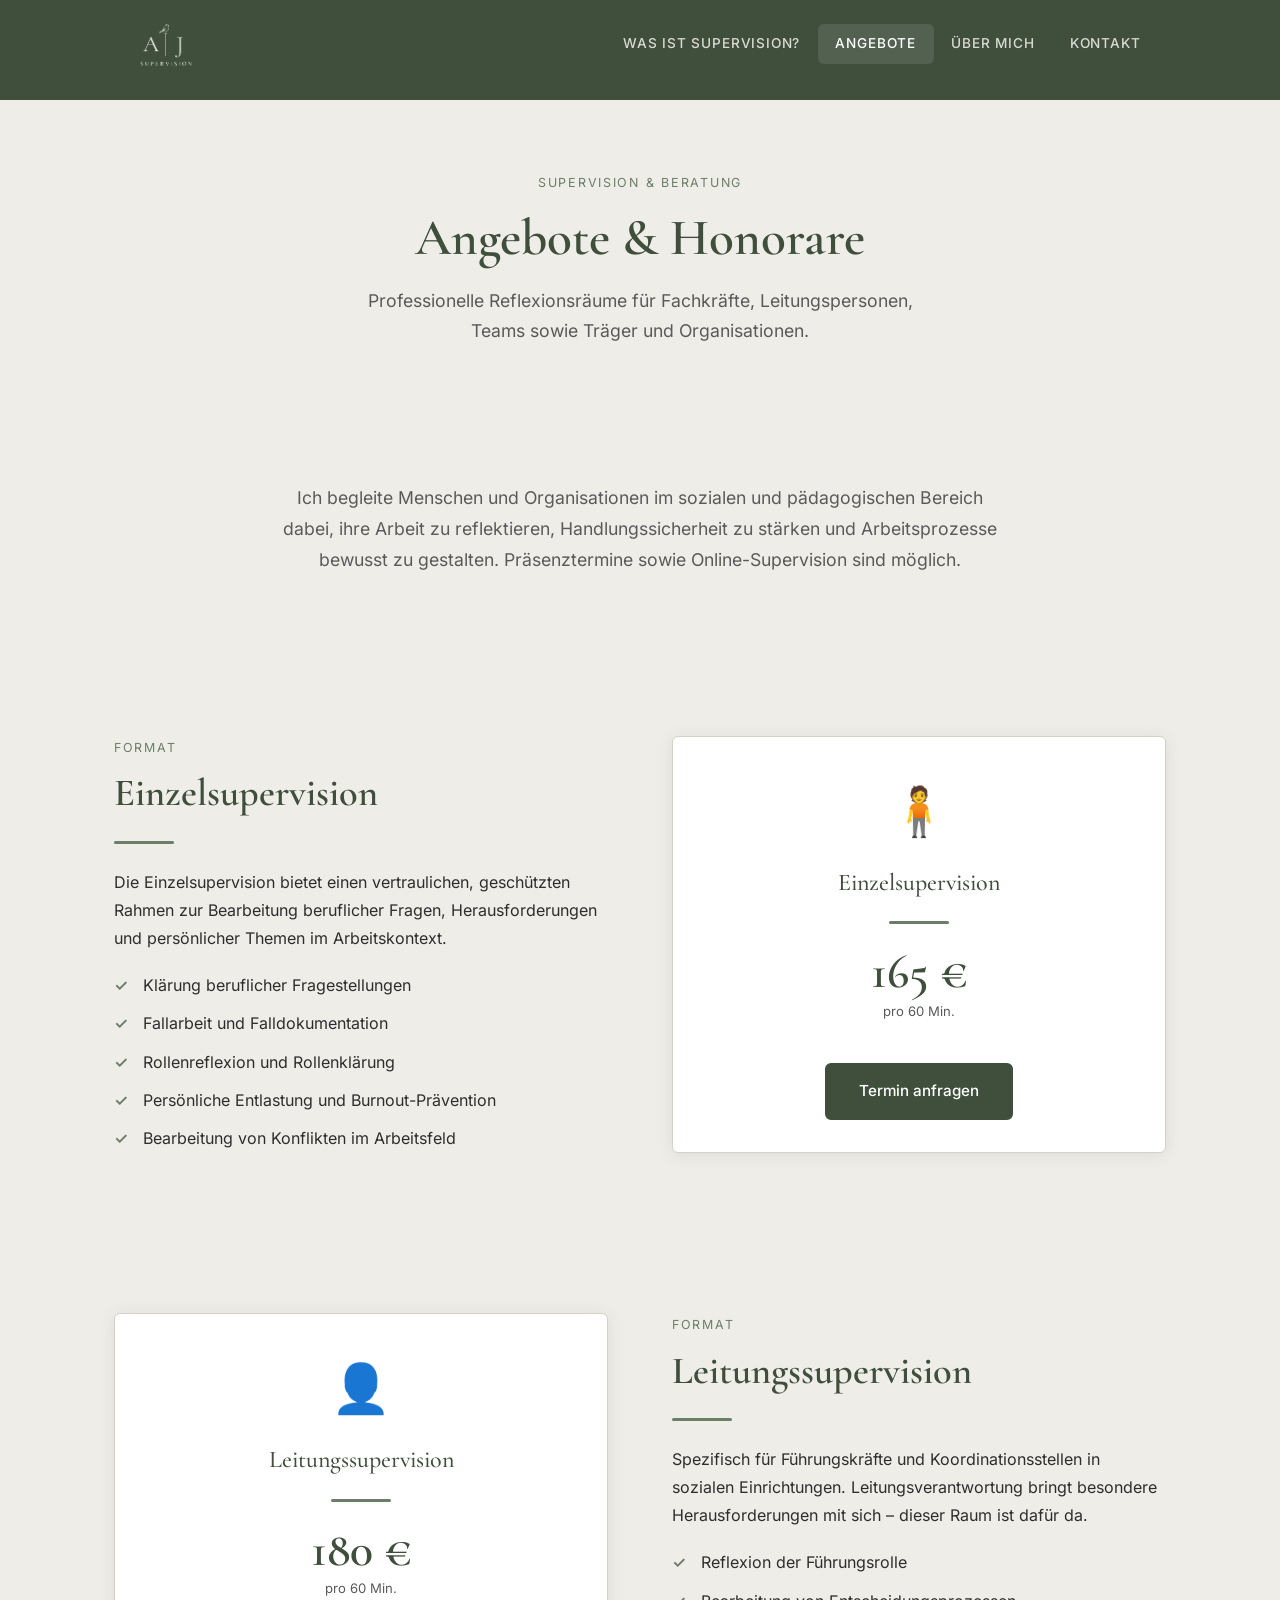
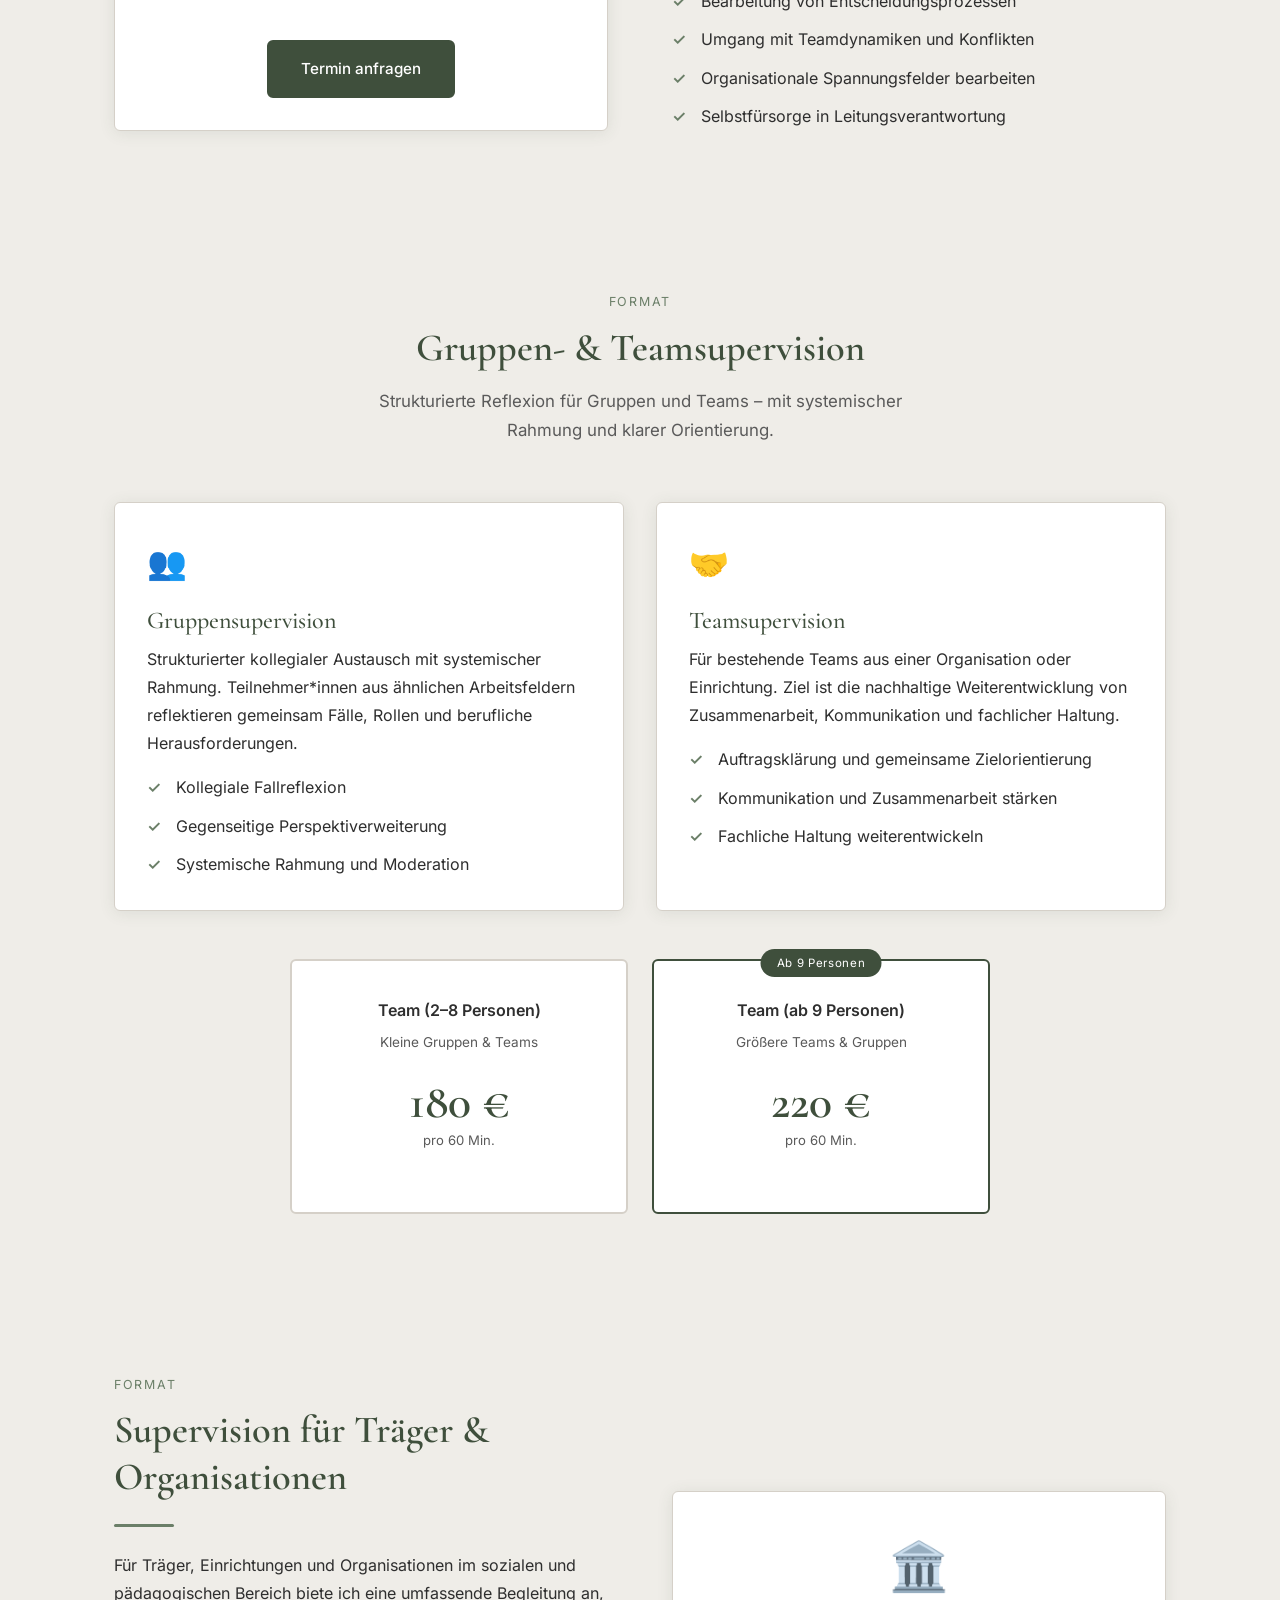
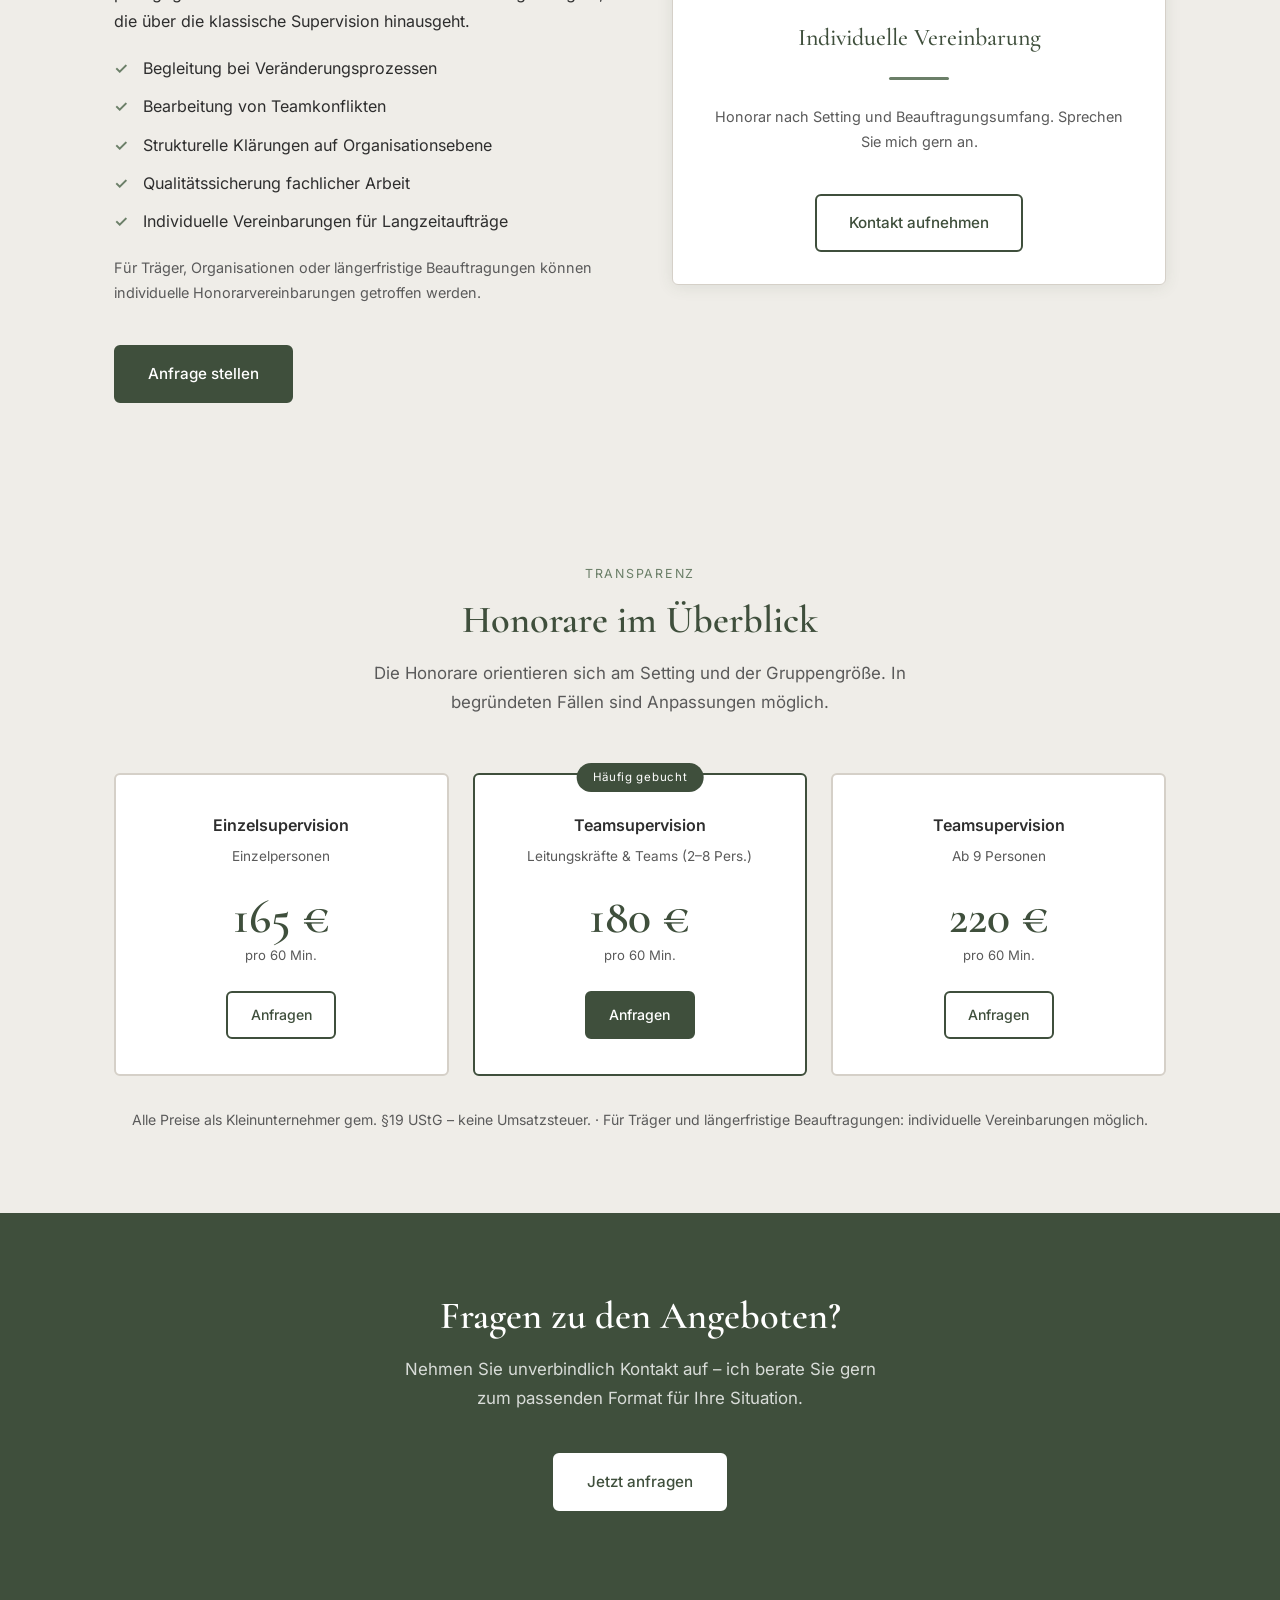
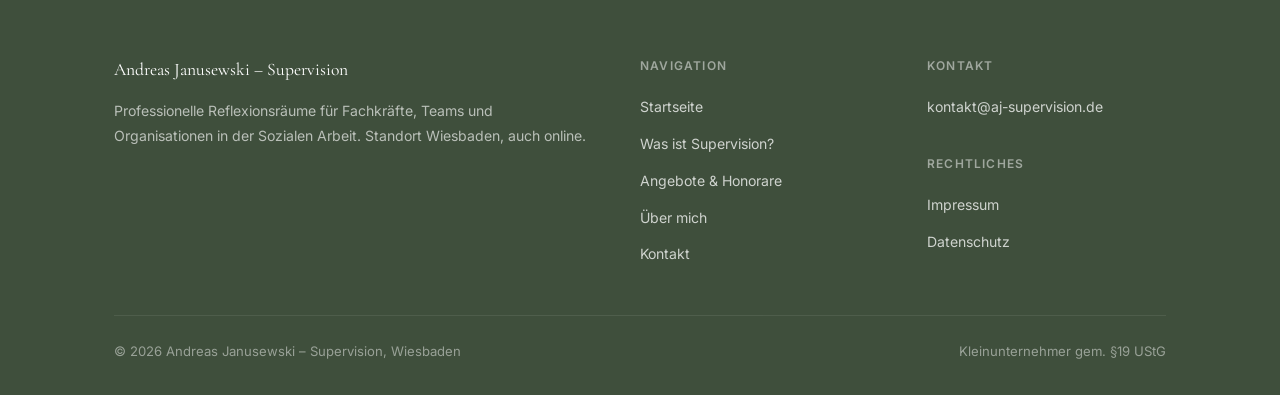
==== angebote.html @ ec28290c "Alle ausstehenden Änderungen: Header-Padding, Preise, Zitat, Neue Autorität, Checkbox, Tel. entfernt" ====
<!DOCTYPE html>
<html lang="de">
<head>
  <meta charset="UTF-8">
  <meta name="viewport" content="width=device-width, initial-scale=1.0">
  <title>Angebote &amp; Honorare – Andreas Janusewski Supervision Wiesbaden</title>
  <meta name="description" content="Einzel-, Leitungs-, Gruppen- und Teamsupervision sowie Begleitung für Träger. Transparente Honorare: Einzelsupervision ab 165 €, Leitungssupervision ab 180 € pro 60 Min. Wiesbaden.">
  <link rel="canonical" href="https://aj-supervision.de/angebote.html">
  <link rel="stylesheet" href="css/style.css">
</head>
<body>

<header class="header">
  <div class="container">
    <div class="header__inner">
      <a href="index.html" class="header__logo">
        <img src="images/logo-new.png" alt="AJ Supervision Logo" class="header__logo-img">
        
      </a>
      <button class="burger" aria-label="Menü öffnen" aria-expanded="false">
        <span></span><span></span><span></span>
      </button>
      <nav class="nav" role="navigation">
        <a href="supervision.html" class="nav__link">Was ist Supervision?</a>
        <a href="angebote.html" class="nav__link active">Angebote</a>
        <a href="ueber-mich.html" class="nav__link">Über mich</a>
        <a href="kontakt.html" class="nav__link nav__link--cta">Kontakt</a>
      </nav>
    </div>
  </div>
</header>

<div class="page-hero">
  <div class="container">
    <span class="page-hero__tag">Supervision &amp; Beratung</span>
    <h1 class="page-hero__title">Angebote &amp; Honorare</h1>
    <p class="page-hero__subtitle">Professionelle Reflexionsräume für Fachkräfte, Leitungspersonen, Teams sowie Träger und Organisationen.</p>
  </div>
</div>

<main>

<!-- INTRO -->
<section class="section section--alt">
  <div class="container" style="max-width:780px;">
    <p style="font-size:1.1rem; text-align:center; color:var(--text-light);">Ich begleite Menschen und Organisationen im sozialen und pädagogischen Bereich dabei, ihre Arbeit zu reflektieren, Handlungssicherheit zu stärken und Arbeitsprozesse bewusst zu gestalten. Präsenztermine sowie Online-Supervision sind möglich.</p>
  </div>
</section>

<!-- EINZEL -->
<section class="section" id="einzel">
  <div class="container">
    <div class="grid-2" style="align-items:center; gap:4rem;">
      <div>
        <span class="section__tag">Format</span>
        <h2 style="text-align:left; margin-bottom:1rem;">Einzelsupervision</h2>
        <div class="divider divider--left"></div>
        <p>Die Einzelsupervision bietet einen vertraulichen, geschützten Rahmen zur Bearbeitung beruflicher Fragen, Herausforderungen und persönlicher Themen im Arbeitskontext.</p>
        <ul class="check-list" style="margin-top:1.2rem;">
          <li>Klärung beruflicher Fragestellungen</li>
          <li>Fallarbeit und Falldokumentation</li>
          <li>Rollenreflexion und Rollenklärung</li>
          <li>Persönliche Entlastung und Burnout-Prävention</li>
          <li>Bearbeitung von Konflikten im Arbeitsfeld</li>
        </ul>
      </div>
      <div class="card" style="text-align:center;">
        <div style="font-size:3rem; margin-bottom:1rem;">🧍</div>
        <h3>Einzelsupervision</h3>
        <div class="divider"></div>
        <div class="price-card__amount">165 €</div>
        <div class="price-card__unit">pro 60 Min.</div>
        <a href="kontakt.html" class="btn btn--primary" style="margin-top:1rem;">Termin anfragen</a>
      </div>
    </div>
  </div>
</section>

<!-- LEITUNG -->
<section class="section section--alt" id="leitung">
  <div class="container">
    <div class="grid-2" style="align-items:center; gap:4rem;">
      <div class="card" style="text-align:center;">
        <div style="font-size:3rem; margin-bottom:1rem;">👤</div>
        <h3>Leitungssupervision</h3>
        <div class="divider"></div>
        <div class="price-card__amount">180 €</div>
        <div class="price-card__unit">pro 60 Min.</div>
        <a href="kontakt.html" class="btn btn--primary" style="margin-top:1rem;">Termin anfragen</a>
      </div>
      <div>
        <span class="section__tag">Format</span>
        <h2 style="text-align:left; margin-bottom:1rem;">Leitungssupervision</h2>
        <div class="divider divider--left"></div>
        <p>Spezifisch für Führungskräfte und Koordinationsstellen in sozialen Einrichtungen. Leitungsverantwortung bringt besondere Herausforderungen mit sich – dieser Raum ist dafür da.</p>
        <ul class="check-list" style="margin-top:1.2rem;">
          <li>Reflexion der Führungsrolle</li>
          <li>Bearbeitung von Entscheidungsprozessen</li>
          <li>Umgang mit Teamdynamiken und Konflikten</li>
          <li>Organisationale Spannungsfelder bearbeiten</li>
          <li>Selbstfürsorge in Leitungsverantwortung</li>
        </ul>
      </div>
    </div>
  </div>
</section>

<!-- GRUPPE & TEAM -->
<section class="section" id="team">
  <div class="container">
    <div class="section__header">
      <span class="section__tag">Format</span>
      <h2 class="section__title">Gruppen- &amp; Teamsupervision</h2>
      <p class="section__subtitle">Strukturierte Reflexion für Gruppen und Teams – mit systemischer Rahmung und klarer Orientierung.</p>
    </div>
    <div class="grid-2" style="gap:2rem; margin-bottom:3rem;">
      <div class="card">
        <div class="card__icon">👥</div>
        <h3 class="card__title">Gruppensupervision</h3>
        <p>Strukturierter kollegialer Austausch mit systemischer Rahmung. Teilnehmer*innen aus ähnlichen Arbeitsfeldern reflektieren gemeinsam Fälle, Rollen und berufliche Herausforderungen.</p>
        <ul class="check-list" style="margin-top:1rem;">
          <li>Kollegiale Fallreflexion</li>
          <li>Gegenseitige Perspektiverweiterung</li>
          <li>Systemische Rahmung und Moderation</li>
        </ul>
      </div>
      <div class="card">
        <div class="card__icon">🤝</div>
        <h3 class="card__title">Teamsupervision</h3>
        <p>Für bestehende Teams aus einer Organisation oder Einrichtung. Ziel ist die nachhaltige Weiterentwicklung von Zusammenarbeit, Kommunikation und fachlicher Haltung.</p>
        <ul class="check-list" style="margin-top:1rem;">
          <li>Auftragsklärung und gemeinsame Zielorientierung</li>
          <li>Kommunikation und Zusammenarbeit stärken</li>
          <li>Fachliche Haltung weiterentwickeln</li>
        </ul>
      </div>
    </div>
    <!-- Preise -->
    <div class="price-grid" style="max-width:700px; margin:0 auto; grid-template-columns: repeat(2,1fr);">
      <div class="price-card">
        <div class="price-card__title">Team (2–8 Personen)</div>
        <div class="price-card__desc">Kleine Gruppen &amp; Teams</div>
        <div class="price-card__amount">180 €</div>
        <div class="price-card__unit">pro 60 Min.</div>
      </div>
      <div class="price-card price-card--featured">
        <div class="price-card__badge">Ab 9 Personen</div>
        <div class="price-card__title">Team (ab 9 Personen)</div>
        <div class="price-card__desc">Größere Teams &amp; Gruppen</div>
        <div class="price-card__amount">220 €</div>
        <div class="price-card__unit">pro 60 Min.</div>
      </div>
    </div>
  </div>
</section>

<!-- TRÄGER -->
<section class="section section--alt" id="traeger">
  <div class="container">
    <div class="grid-2" style="align-items:center; gap:4rem;">
      <div>
        <span class="section__tag">Format</span>
        <h2 style="text-align:left; margin-bottom:1rem;">Supervision für Träger &amp; Organisationen</h2>
        <div class="divider divider--left"></div>
        <p>Für Träger, Einrichtungen und Organisationen im sozialen und pädagogischen Bereich biete ich eine umfassende Begleitung an, die über die klassische Supervision hinausgeht.</p>
        <ul class="check-list" style="margin-top:1.2rem;">
          <li>Begleitung bei Veränderungsprozessen</li>
          <li>Bearbeitung von Teamkonflikten</li>
          <li>Strukturelle Klärungen auf Organisationsebene</li>
          <li>Qualitätssicherung fachlicher Arbeit</li>
          <li>Individuelle Vereinbarungen für Langzeitaufträge</li>
        </ul>
        <p style="margin-top:1.2rem; font-size:0.9rem; color:var(--text-light);">Für Träger, Organisationen oder längerfristige Beauftragungen können individuelle Honorarvereinbarungen getroffen werden.</p>
        <a href="kontakt.html" class="btn btn--primary" style="margin-top:1.5rem;">Anfrage stellen</a>
      </div>
      <div class="card" style="text-align:center;">
        <div style="font-size:3rem; margin-bottom:1rem;">🏛️</div>
        <h3>Individuelle Vereinbarung</h3>
        <div class="divider"></div>
        <p style="color:var(--text-light); font-size:0.9rem;">Honorar nach Setting und Beauftragungsumfang. Sprechen Sie mich gern an.</p>
        <a href="kontakt.html" class="btn btn--outline" style="margin-top:1.5rem;">Kontakt aufnehmen</a>
      </div>
    </div>
  </div>
</section>

<!-- ALLE HONORARE ÜBERSICHT -->
<section class="section" id="honorare">
  <div class="container">
    <div class="section__header">
      <span class="section__tag">Transparenz</span>
      <h2 class="section__title">Honorare im Überblick</h2>
      <p class="section__subtitle">Die Honorare orientieren sich am Setting und der Gruppengröße. In begründeten Fällen sind Anpassungen möglich.</p>
    </div>
    <div class="price-grid">
      <div class="price-card">
        <div class="price-card__title">Einzelsupervision</div>
        <div class="price-card__desc">Einzelpersonen</div>
        <div class="price-card__amount">165 €</div>
        <div class="price-card__unit">pro 60 Min.</div>
        <a href="kontakt.html" class="btn btn--outline btn--sm">Anfragen</a>
      </div>
      <div class="price-card price-card--featured">
        <div class="price-card__badge">Häufig gebucht</div>
        <div class="price-card__title">Teamsupervision</div>
        <div class="price-card__desc">Leitungskräfte &amp; Teams (2–8 Pers.)</div>
        <div class="price-card__amount">180 €</div>
        <div class="price-card__unit">pro 60 Min.</div>
        <a href="kontakt.html" class="btn btn--primary btn--sm">Anfragen</a>
      </div>
      <div class="price-card">
        <div class="price-card__title">Teamsupervision</div>
        <div class="price-card__desc">Ab 9 Personen</div>
        <div class="price-card__amount">220 €</div>
        <div class="price-card__unit">pro 60 Min.</div>
        <a href="kontakt.html" class="btn btn--outline btn--sm">Anfragen</a>
      </div>
    </div>
    <p style="text-align:center; margin-top:2rem; font-size:0.88rem; color:var(--text-light);">Alle Preise als Kleinunternehmer gem. §19 UStG – keine Umsatzsteuer. · Für Träger und längerfristige Beauftragungen: individuelle Vereinbarungen möglich.</p>
  </div>
</section>

<!-- CTA -->
<section class="cta-band">
  <div class="container">
    <h2>Fragen zu den Angeboten?</h2>
    <p>Nehmen Sie unverbindlich Kontakt auf – ich berate Sie gern zum passenden Format für Ihre Situation.</p>
    <a href="kontakt.html" class="btn btn--white">Jetzt anfragen</a>
  </div>
</section>

</main>

<footer class="footer">
  <div class="container">
    <div class="footer__grid">
      <div>
        <div class="footer__brand">Andreas Janusewski – Supervision</div>
        <p class="footer__desc">Professionelle Reflexionsräume für Fachkräfte, Teams und Organisationen in der Sozialen Arbeit. Standort Wiesbaden, auch online.</p>
      </div>
      <div>
        <div class="footer__heading">Navigation</div>
        <ul class="footer__links">
          <li><a href="index.html">Startseite</a></li>
          <li><a href="supervision.html">Was ist Supervision?</a></li>
          <li><a href="angebote.html">Angebote &amp; Honorare</a></li>
          <li><a href="ueber-mich.html">Über mich</a></li>
          <li><a href="kontakt.html">Kontakt</a></li>
        </ul>
      </div>
      <div>
        <div class="footer__heading">Kontakt</div>
        <ul class="footer__links">
          <li><a href="mailto:kontakt@aj-supervision.de">kontakt@aj-supervision.de</a></li>
          <li></li>
        </ul>
        <div style="margin-top:1.5rem;">
          <div class="footer__heading">Rechtliches</div>
          <ul class="footer__links">
            <li><a href="impressum.html">Impressum</a></li>
            <li><a href="datenschutz.html">Datenschutz</a></li>
          </ul>
        </div>
      </div>
    </div>
    <div class="footer__bottom">
      <span>© 2026 Andreas Janusewski – Supervision, Wiesbaden</span>
      <span>Kleinunternehmer gem. §19 UStG</span>
    </div>
  </div>
</footer>
<script src="js/main.js"></script>
</body>
</html>
---- css/style.css ----
/* ─── LOCAL FONTS ─── */
@font-face { font-family: 'Cormorant Garamond'; font-style: normal; font-weight: 400; font-display: swap; src: url('../fonts/cormorant-400.ttf') format('truetype'); }
@font-face { font-family: 'Cormorant Garamond'; font-style: normal; font-weight: 500; font-display: swap; src: url('../fonts/cormorant-500.ttf') format('truetype'); }
@font-face { font-family: 'Cormorant Garamond'; font-style: normal; font-weight: 600; font-display: swap; src: url('../fonts/cormorant-600.ttf') format('truetype'); }
@font-face { font-family: 'Cormorant Garamond'; font-style: italic; font-weight: 400; font-display: swap; src: url('../fonts/cormorant-italic-400.ttf') format('truetype'); }
@font-face { font-family: 'Inter'; font-style: normal; font-weight: 300; font-display: swap; src: url('../fonts/inter-300.ttf') format('truetype'); }
@font-face { font-family: 'Inter'; font-style: normal; font-weight: 400; font-display: swap; src: url('../fonts/inter-400.ttf') format('truetype'); }
@font-face { font-family: 'Inter'; font-style: normal; font-weight: 500; font-display: swap; src: url('../fonts/inter-500.ttf') format('truetype'); }
@font-face { font-family: 'Inter'; font-style: normal; font-weight: 600; font-display: swap; src: url('../fonts/inter-600.ttf') format('truetype'); }

/* AJ Supervision – Stylesheet
   Design: Warm Professional · Olive & Linen
   Colors: #3F4F3C (primary) · #6B7F68 (secondary) · #2E2E2E (text) · #EFEDE8 (bg)
*/

:root {
  --primary:    #3F4F3C;
  --secondary:  #6B7F68;
  --accent:     #4a5e47;
  --text:       #2E2E2E;
  --text-light: #5a5a5a;
  --bg:         #EFEDE8;
  --surface:    #EFEDE8;
  --white:      #FFFFFF;
  --border:     #D5D0C8;
  --max-w:      1100px;
  --radius:     6px;
  --shadow:     0 2px 16px rgba(63,79,60,0.10);
  --transition: 0.25s ease;
}

*, *::before, *::after { margin: 0; padding: 0; box-sizing: border-box; }
html { scroll-behavior: smooth; background-color: #3F4F3C; }

body {
  font-family: 'Inter', -apple-system, BlinkMacSystemFont, sans-serif;
  color: var(--text);
  background: #EFEDE8;
  line-height: 1.75;
  font-size: 1rem;
}

/* Typography */
h1, h2, h3, h4 {
  font-family: 'Cormorant Garamond', Georgia, serif;
  color: var(--primary);
  line-height: 1.2;
}
h1 { font-size: clamp(2rem, 5vw, 3.2rem); font-weight: 600; }
h2 { font-size: clamp(1.6rem, 3.5vw, 2.4rem); font-weight: 600; }
h3 { font-size: clamp(1.15rem, 2vw, 1.5rem); font-weight: 500; }
h4 { font-size: 1.05rem; font-weight: 600; }
p  { margin-bottom: 1rem; }
p:last-child { margin-bottom: 0; }
a  { color: var(--secondary); text-decoration: none; transition: color var(--transition); }
a:hover { color: var(--primary); }
ul { list-style: none; }

/* Layout */
.container { max-width: var(--max-w); margin: 0 auto; padding: 0 1.5rem; }
.section    { padding: 5rem 0; }
.section--alt { background: var(--surface); }

/* ─── HEADER ─── */
.header {
  position: sticky; top: 0;
  background: var(--primary);
  z-index: 100;
  height: 100px;
}
.header__inner {
  display: flex; align-items: center;
  justify-content: space-between;
  height: 100%;
  padding: 0 0.5rem;
}
.header__logo {
  display: flex; align-items: center; text-decoration: none;
}
.header__logo-img { height: 88px; width: auto; display: block; }
.header__logo-text { display: none; }

.nav { display: flex; align-items: center; gap: 0; }
.nav__link {
  padding: 0.5rem 1.1rem;
  font-size: 0.85rem; font-weight: 500;
  color: rgba(239,237,232,0.88);
  letter-spacing: 0.06em; text-transform: uppercase;
  border-radius: var(--radius);
  transition: background var(--transition), color var(--transition);
}
.nav__link:hover, .nav__link.active {
  background: rgba(255,255,255,0.1); color: #fff;
}
.nav__link--cta { color: rgba(239,237,232,0.88); }
.nav__link--cta:hover { background: rgba(255,255,255,0.1); color: #fff; }

.burger {
  display: none; flex-direction: column; gap: 5px;
  cursor: pointer; background: none;
  border: 1px solid rgba(239,237,232,0.45);
  border-radius: 4px; padding: 8px 10px;
}
.burger span {
  display: block; width: 20px; height: 1.5px;
  background: #EFEDE8; border-radius: 1px;
  transition: var(--transition);
}

/* ─── STRIPE ─── */
.stripe {
  background: var(--secondary); color: #fff;
  padding: 0.85rem 1.5rem; text-align: center;
  font-size: 0.85rem; letter-spacing: 0.04em;
}

/* ─── HERO (Startseite) ─── */
.hero {
  padding: 7rem 0 5.5rem;
  background: var(--surface);
  text-align: center;
  position: relative; overflow: hidden;
}
.hero::before {
  content: '';
  position: absolute; inset: 0;
  background: radial-gradient(ellipse 80% 60% at 50% 0%, rgba(107,127,104,0.12), transparent);
  pointer-events: none;
}
.hero__eyebrow {
  display: inline-block;
  font-size: 0.8rem; letter-spacing: 0.14em;
  text-transform: uppercase; color: var(--secondary);
  margin-bottom: 1.2rem;
}
.hero__title { margin-bottom: 1.5rem; }
.hero__title em { font-style: italic; color: var(--secondary); }
.hero__subtitle {
  font-size: 1.15rem; color: var(--text-light);
  max-width: 580px; margin: 0 auto 2.5rem; line-height: 1.85;
}
.hero__actions { display: flex; gap: 1rem; justify-content: center; flex-wrap: wrap; }

/* ─── BUTTONS ─── */
.btn {
  display: inline-flex; align-items: center; gap: 0.5rem;
  padding: 0.85rem 2rem; border-radius: var(--radius);
  font-size: 0.95rem; font-weight: 500; cursor: pointer;
  transition: var(--transition); border: 2px solid transparent; text-decoration: none;
}
.btn--primary { background: var(--primary); color: var(--white); border-color: var(--primary); }
.btn--primary:hover { background: var(--accent); border-color: var(--accent); color: var(--white); }
.btn--outline { background: transparent; color: var(--primary); border-color: var(--primary); }
.btn--outline:hover { background: var(--primary); color: var(--white); }
.btn--sm { padding: 0.6rem 1.4rem; font-size: 0.88rem; }

/* ─── SECTION HEADER ─── */
.section__header { text-align: center; margin-bottom: 3.5rem; }
.section__tag {
  display: block; font-size: 0.78rem; letter-spacing: 0.14em;
  text-transform: uppercase; color: var(--secondary); margin-bottom: 0.75rem;
}
.section__title { margin-bottom: 1rem; }
.section__subtitle {
  font-size: 1.05rem; color: var(--text-light);
  max-width: 580px; margin: 0 auto;
}

/* ─── CARDS ─── */
.card {
  background: var(--white);
  border: 1px solid var(--border);
  border-radius: var(--radius);
  padding: 2rem;
  box-shadow: var(--shadow);
  transition: box-shadow var(--transition), transform var(--transition);
}
.card:hover { box-shadow: 0 6px 28px rgba(63,79,60,0.15); transform: translateY(-2px); }
.card__icon { font-size: 2rem; margin-bottom: 1rem; }
.card__title { margin-bottom: 0.6rem; }

/* ─── GRID ─── */
.grid-2 { display: grid; grid-template-columns: repeat(2,1fr); gap: 1.5rem; }
.grid-3 { display: grid; grid-template-columns: repeat(3,1fr); gap: 1.5rem; }
.grid-5 { display: grid; grid-template-columns: repeat(5,1fr); gap: 1.25rem; }

/* ─── PRICE CARDS ─── */
.price-grid { display: grid; grid-template-columns: repeat(3,1fr); gap: 1.5rem; }
.price-card {
  background: var(--white); border: 2px solid var(--border);
  border-radius: var(--radius); padding: 2.2rem 1.8rem;
  text-align: center; position: relative;
}
.price-card--featured { border-color: var(--primary); }
.price-card__badge {
  position: absolute; top: -0.75rem; left: 50%; transform: translateX(-50%);
  background: var(--primary); color: white;
  font-size: 0.72rem; padding: 0.25rem 1rem;
  border-radius: 20px; white-space: nowrap; letter-spacing: 0.06em;
}
.price-card__title { font-size: 1rem; font-weight: 600; margin-bottom: 0.4rem; color: var(--text); }
.price-card__desc { font-size: 0.85rem; color: var(--text-light); margin-bottom: 1.5rem; }
.price-card__amount {
  font-family: 'Cormorant Garamond', serif;
  font-size: 3rem; color: var(--primary); font-weight: 600;
  line-height: 1; margin-bottom: 0.2rem;
}
.price-card__unit { font-size: 0.82rem; color: var(--text-light); margin-bottom: 1.5rem; }

/* ─── PAGE HERO (inner pages) ─── */
.page-hero {
  background: var(--surface); padding: 4.5rem 0 3.5rem; text-align: center;
}
.page-hero__tag {
  display: block; font-size: 0.78rem; letter-spacing: 0.14em;
  text-transform: uppercase; color: var(--secondary); margin-bottom: 0.9rem;
}
.page-hero__title { margin-bottom: 1rem; }
.page-hero__subtitle {
  font-size: 1.1rem; color: var(--text-light);
  max-width: 560px; margin: 0 auto;
}

/* ─── CONTACT FORM ─── */
.contact-grid { display: grid; grid-template-columns: 1fr 1fr; gap: 4rem; align-items: start; }
.form-group { margin-bottom: 1.4rem; }
.form-label { display: block; font-size: 0.88rem; font-weight: 500; color: var(--text); margin-bottom: 0.4rem; }
.form-input, .form-select, .form-textarea {
  width: 100%; padding: 0.85rem 1rem;
  border: 1.5px solid var(--border); border-radius: var(--radius);
  background: var(--white); color: var(--text);
  font-size: 1rem; font-family: inherit;
  transition: border-color var(--transition); appearance: none;
}
.form-input:focus, .form-select:focus, .form-textarea:focus {
  outline: none; border-color: var(--secondary);
}
.form-textarea { min-height: 145px; resize: vertical; }
.form-note { font-size: 0.8rem; color: var(--text-light); margin-top: 0.4rem; }
.form-success {
  display: none; background: #e8f5e9; border: 1px solid #a5d6a7;
  border-radius: var(--radius); padding: 1rem 1.5rem;
  color: #2e7d32; margin-bottom: 1rem;
}
.contact-info { display: flex; flex-direction: column; gap: 1.5rem; }
.contact-info__item { display: flex; gap: 1rem; align-items: flex-start; }
.contact-info__icon { font-size: 1.4rem; flex-shrink: 0; margin-top: 0.1rem; }
.contact-info__label { font-size: 0.78rem; text-transform: uppercase; letter-spacing: 0.08em; color: var(--secondary); margin-bottom: 0.2rem; }
.contact-info__value { color: var(--text); font-size: 0.97rem; }

/* ─── DIVIDER ─── */
.divider { width: 60px; height: 3px; background: var(--secondary); margin: 1.5rem auto; border-radius: 2px; }
.divider--left { margin-left: 0; }

/* ─── CHECK LIST ─── */
.check-list { display: flex; flex-direction: column; gap: 0.65rem; }
.check-list li { padding-left: 1.8rem; position: relative; }
.check-list li::before { content: '✓'; position: absolute; left: 0; color: var(--secondary); font-weight: 700; }

/* ─── QUOTE ─── */
blockquote {
  border-left: 3px solid var(--secondary);
  padding: 1rem 1.5rem; margin: 2rem 0;
  background: var(--surface);
  border-radius: 0 var(--radius) var(--radius) 0;
}
blockquote p {
  font-family: 'Cormorant Garamond', serif;
  font-size: 1.25rem; color: var(--primary);
  font-style: italic; margin: 0;
}

/* ─── CTA BAND ─── */
.cta-band {
  background: var(--primary); color: white;
  padding: 5rem 0; text-align: center;
}
.cta-band h2 { color: white; margin-bottom: 1rem; }
.cta-band p { color: rgba(255,255,255,0.8); max-width: 500px; margin: 0 auto 2.5rem; font-size: 1.05rem; }
.btn--white { background: white; color: var(--primary); border-color: white; }
.btn--white:hover { background: #EFEDE8; color: var(--primary); }
.btn--outline-white { background: transparent; color: white; border-color: rgba(255,255,255,0.6); }
.btn--outline-white:hover { border-color: white; }

/* ─── FOOTER ─── */
.footer { background: var(--primary); color: rgba(255,255,255,0.85); padding: 4rem 0 2rem; }
.footer__grid { display: grid; grid-template-columns: 2fr 1fr 1fr; gap: 3rem; margin-bottom: 3rem; }
.footer__brand {
  font-family: 'Cormorant Garamond', serif;
  font-size: 1.1rem; color: white; margin-bottom: 0.75rem;
}
.footer__desc { font-size: 0.88rem; opacity: 0.75; line-height: 1.8; }
.footer__heading {
  font-size: 0.75rem; font-weight: 600;
  letter-spacing: 0.1em; text-transform: uppercase;
  color: rgba(255,255,255,0.5); margin-bottom: 1rem;
}
.footer__links { display: flex; flex-direction: column; gap: 0.55rem; }
.footer__links a { color: rgba(255,255,255,0.75); font-size: 0.88rem; transition: color var(--transition); }
.footer__links a:hover { color: white; }
.footer__bottom {
  border-top: 1px solid rgba(255,255,255,0.15);
  padding-top: 1.5rem;
  display: flex; justify-content: space-between; align-items: center;
  font-size: 0.82rem; opacity: 0.55; flex-wrap: wrap; gap: 0.75rem;
}

/* ─── ÜBER MICH ─── */
.about-grid { display: grid; grid-template-columns: 1fr 2fr; gap: 4rem; align-items: start; }
.about-photo {
  aspect-ratio: 3/4; background: var(--border);
  border-radius: var(--radius); overflow: hidden;
  display: flex; align-items: center; justify-content: center;
  color: var(--text-light); font-size: 0.9rem; text-align: center;
}

/* ─── SUPERVISION PAGE ─── */
.steps { display: flex; flex-direction: column; gap: 2rem; counter-reset: step; }
.step { display: flex; gap: 2rem; align-items: flex-start; }
.step__num {
  flex-shrink: 0; width: 3rem; height: 3rem;
  background: var(--primary); color: white;
  border-radius: 50%; display: flex; align-items: center; justify-content: center;
  font-family: 'Cormorant Garamond', serif; font-size: 1.3rem; font-weight: 600;
}
.step__body h3 { margin-bottom: 0.5rem; }

/* ─── IMPRESSUM / DATENSCHUTZ ─── */
.legal-content { max-width: 780px; margin: 0 auto; }
.legal-content h2 { font-size: 1.4rem; margin-top: 2.5rem; margin-bottom: 0.75rem; }
.legal-content h3 { font-size: 1.1rem; margin-top: 1.5rem; margin-bottom: 0.5rem; }
.legal-content p, .legal-content li { font-size: 0.95rem; color: var(--text-light); }
.legal-content ul { list-style: disc; padding-left: 1.5rem; margin-bottom: 1rem; }

/* ─── RESPONSIVE ─── */
@media (max-width: 960px) {
  .grid-5 { grid-template-columns: repeat(3,1fr); }
  .price-grid { grid-template-columns: 1fr; max-width: 480px; margin: 0 auto; }
  .footer__grid { grid-template-columns: 1fr 1fr; }
  .about-grid { grid-template-columns: 1fr; }
  .contact-grid { grid-template-columns: 1fr; gap: 2.5rem; }
}
@media (max-width: 680px) {
  .header { height: 72px; }
  .header__logo-img { height: 52px; }
  .nav { display: none; position: absolute; top: 72px; left: 0; right: 0; flex-direction: column; background: var(--primary); border-top: 1px solid rgba(255,255,255,0.1); padding: 0; gap: 0; z-index: 99; }
  .nav.open { display: flex; }
  .nav__link { display: block; padding: 1rem 1.5rem; border-bottom: 1px solid rgba(255,255,255,0.07); border-radius: 0; color: rgba(239,237,232,0.9); font-size: 0.9rem; }
  .nav__link:last-child { border-bottom: none; }
  .burger { display: flex; }
  .grid-2, .grid-3, .grid-5 { grid-template-columns: 1fr; }
  .footer__grid { grid-template-columns: 1fr; gap: 2rem; }
  .footer__bottom { flex-direction: column; text-align: center; }
  .section { padding: 3.5rem 0; }
  .hero { padding: 5rem 0 4rem; }
}
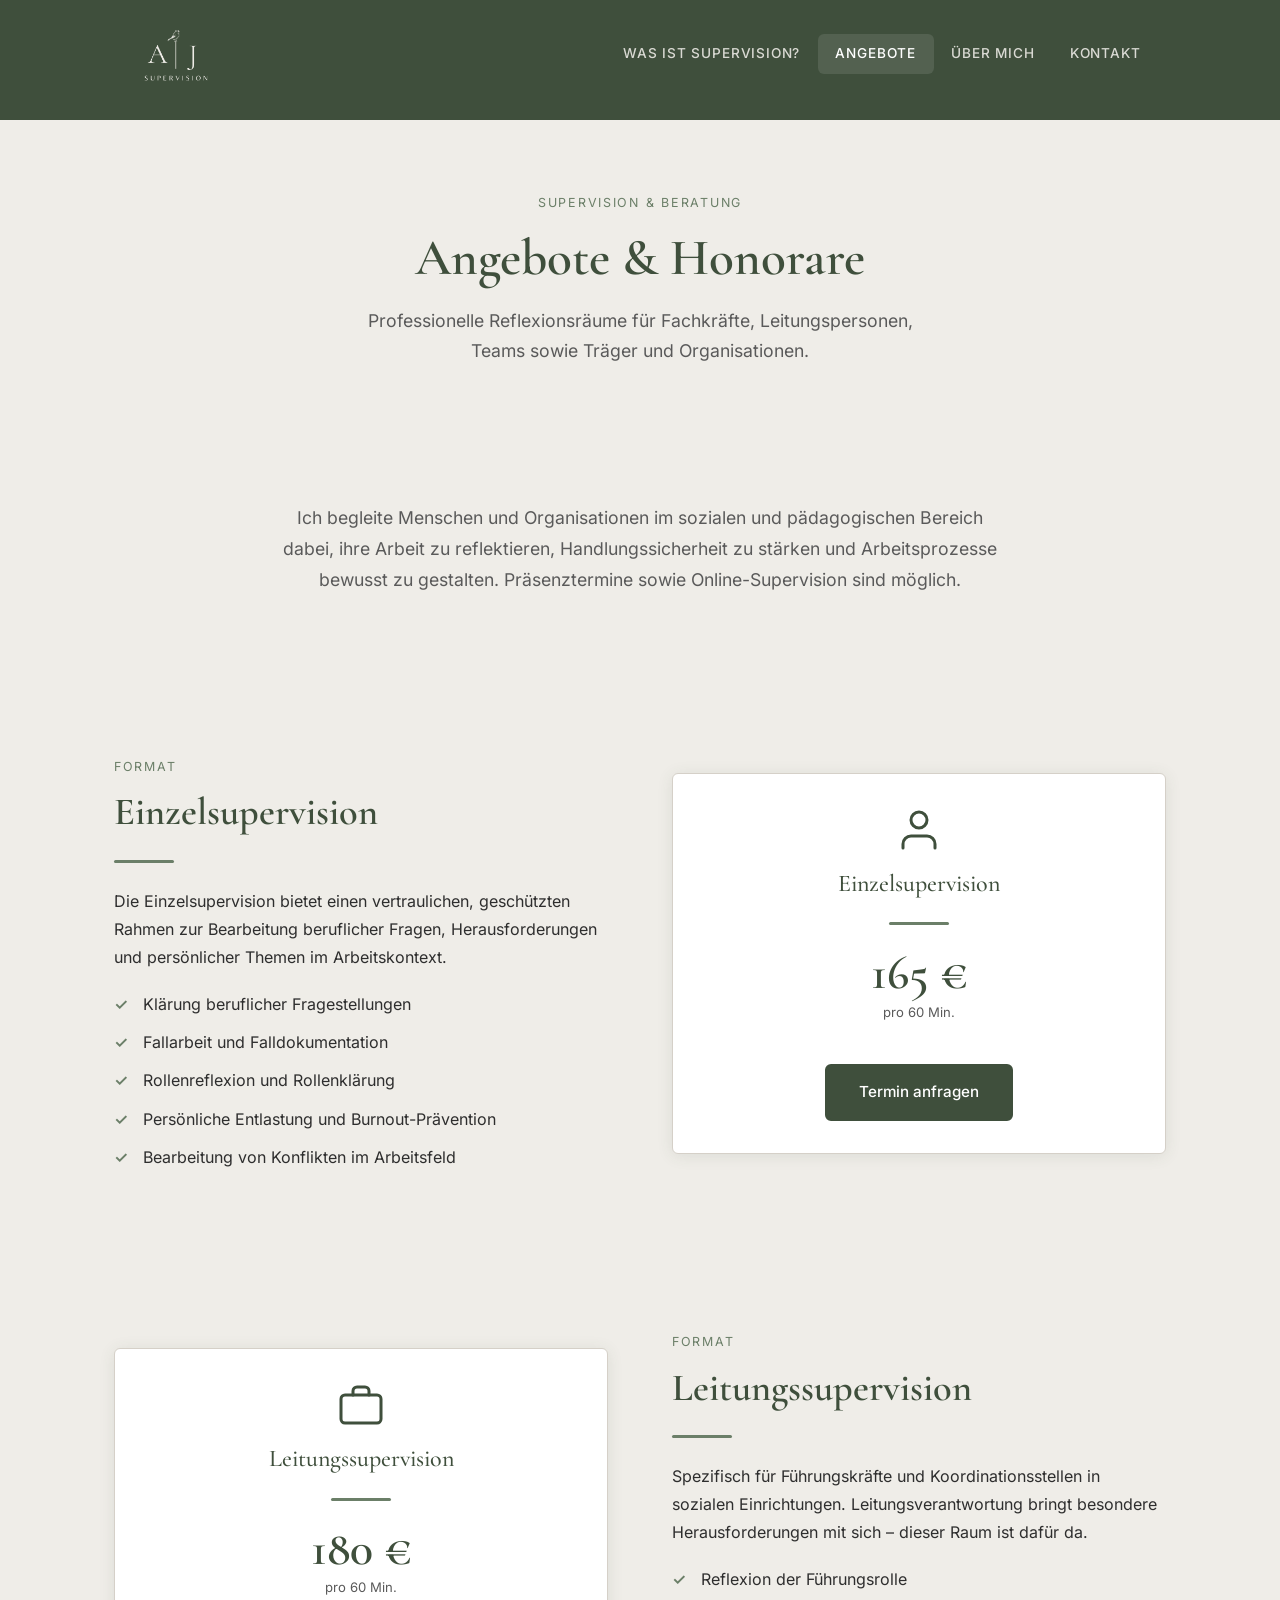
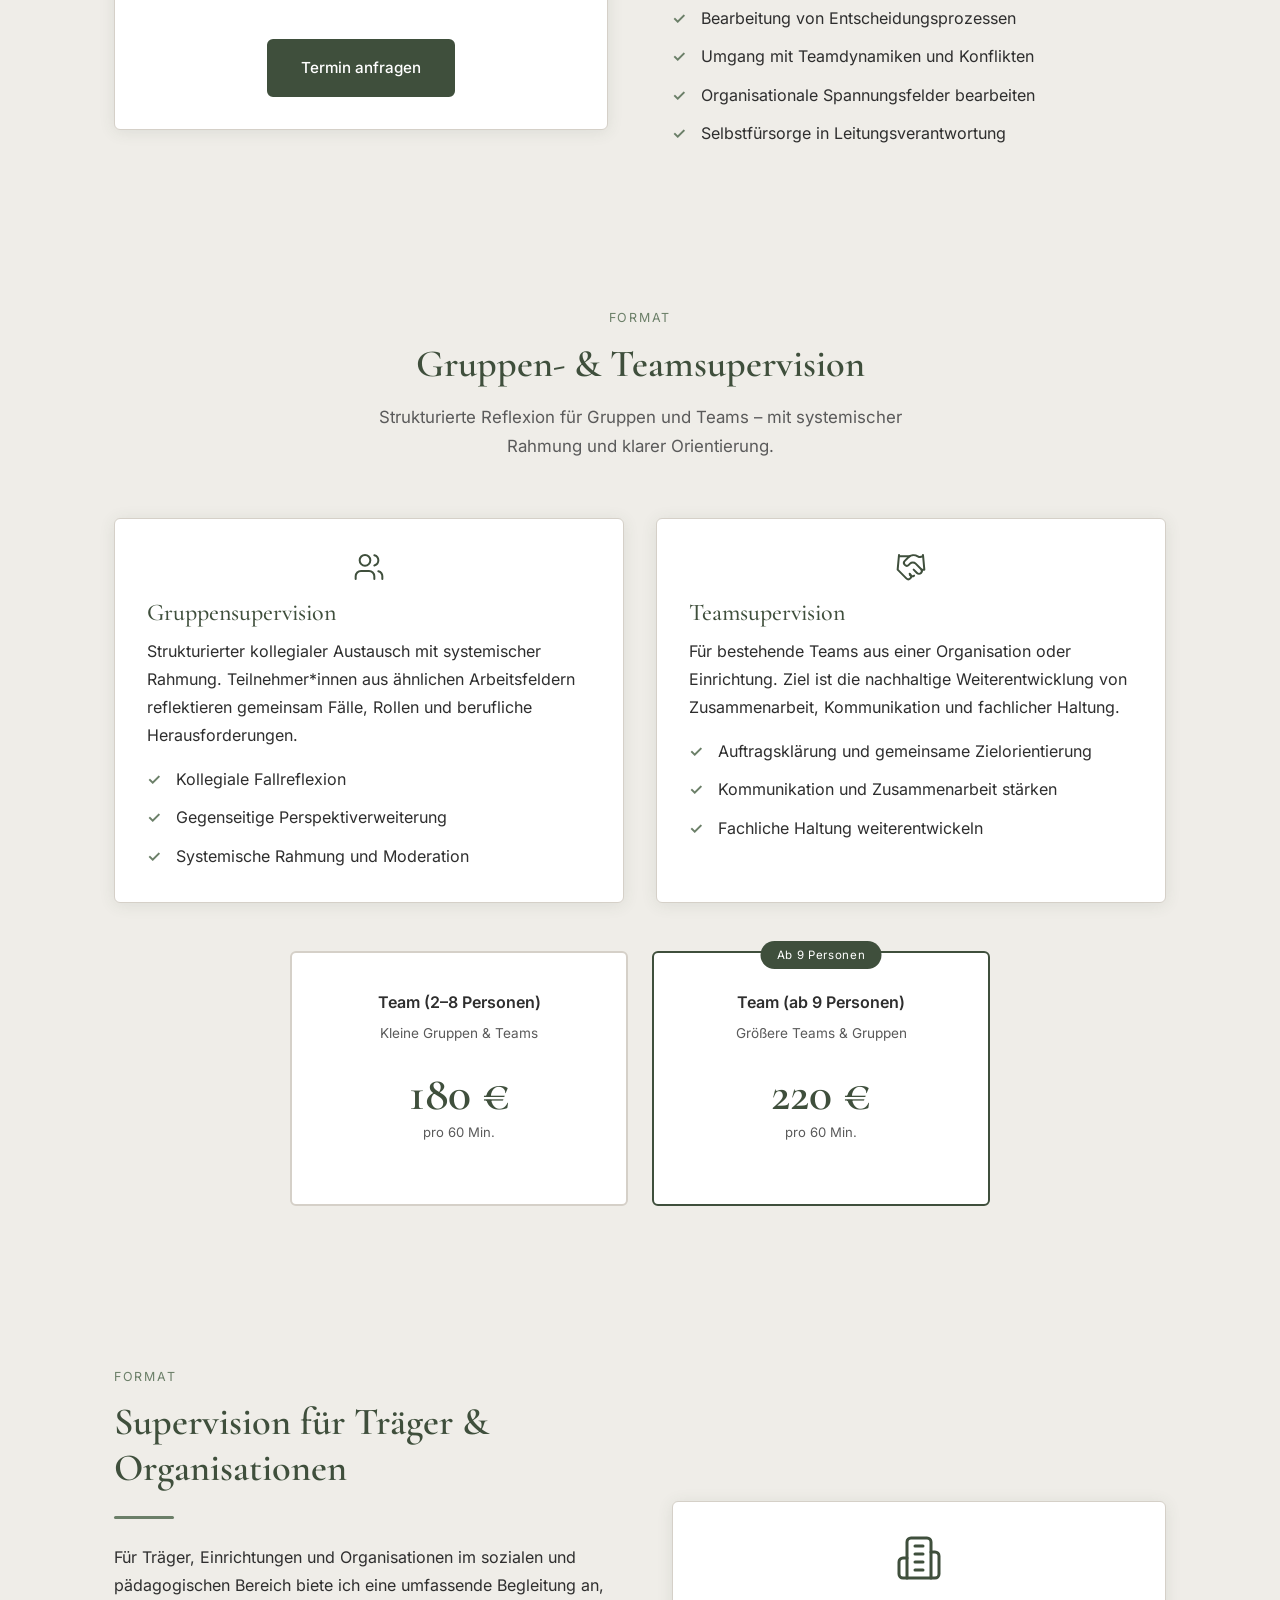
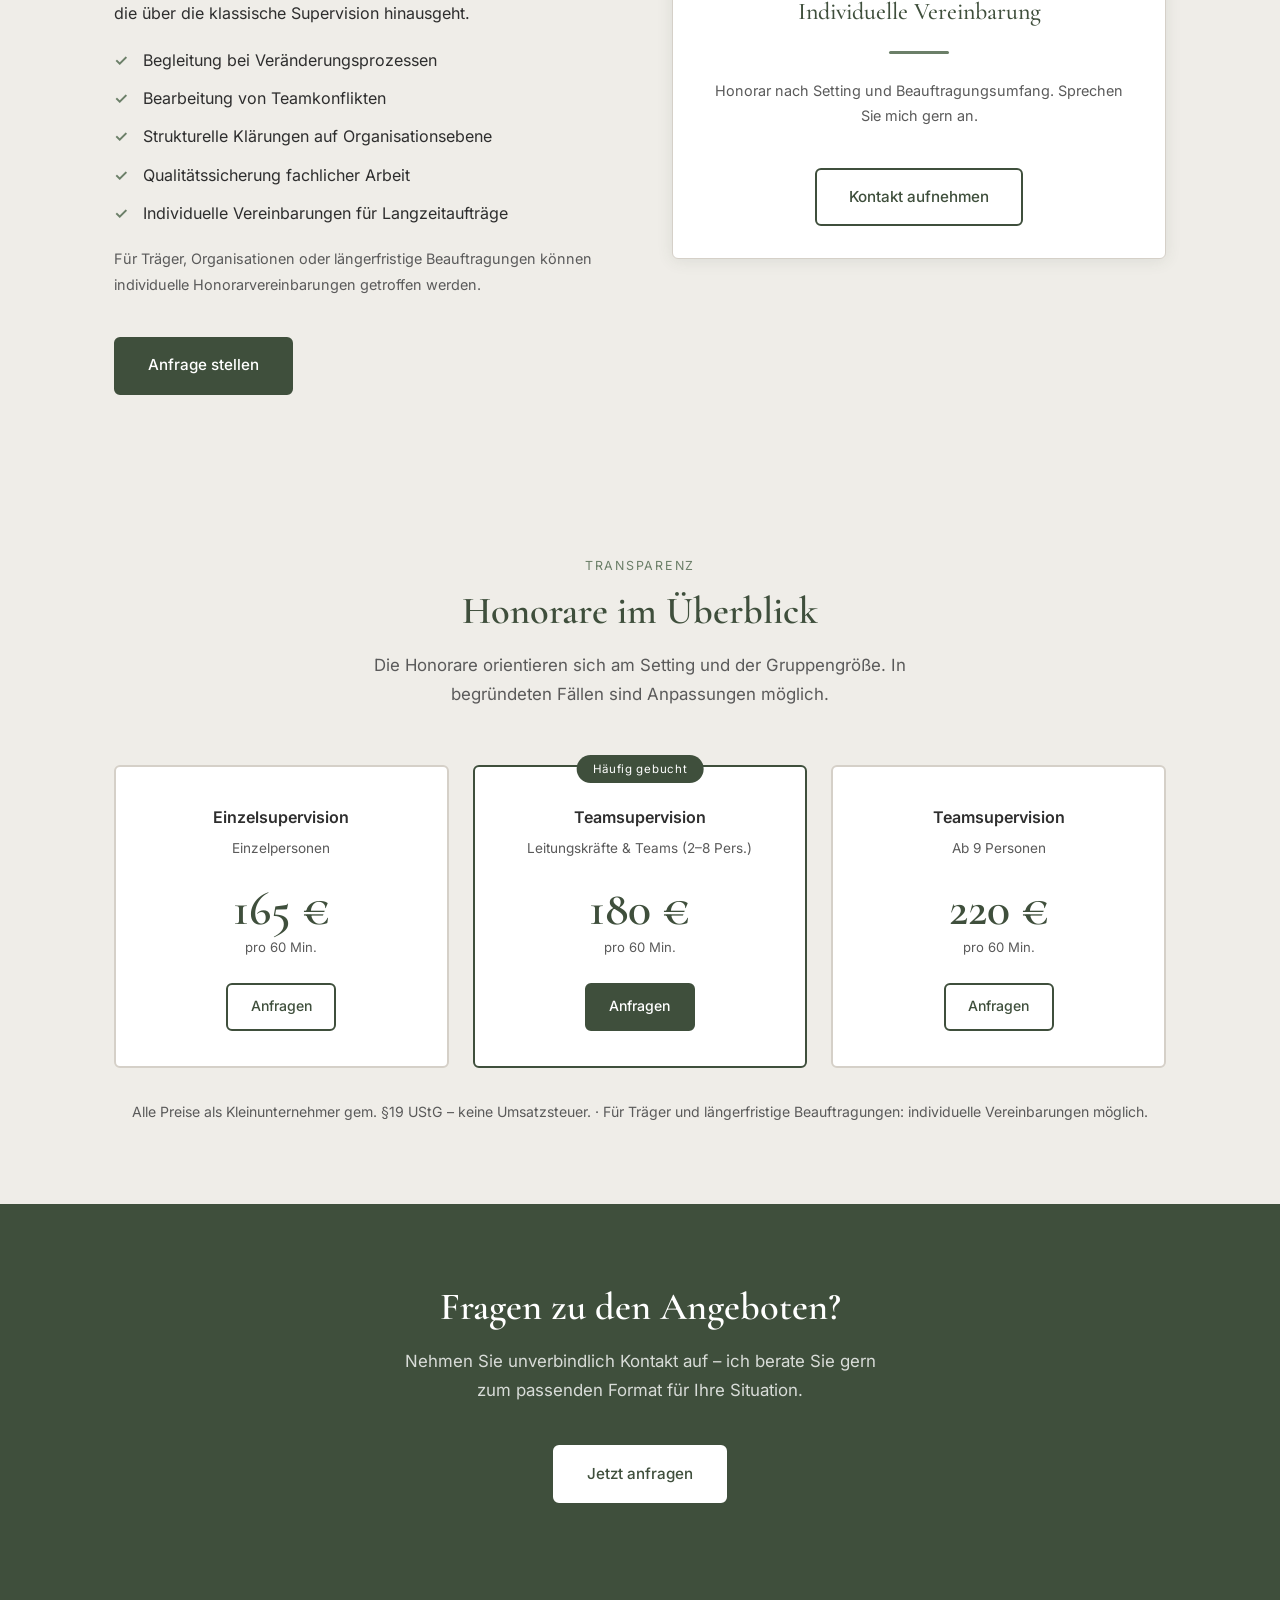
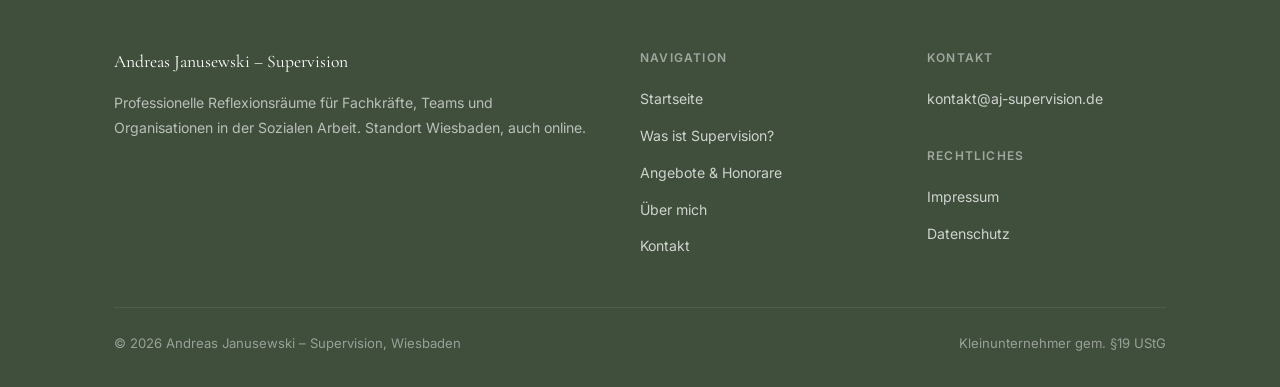
==== commit c6cfcd47: "Design: SVG-Icons statt Emojis, Inter Light Ablaufzahlen, Favicon neu, Roadmap" ====
--- a/angebote.html
+++ b/angebote.html
@@ -6,6 +6,9 @@
   <title>Angebote &amp; Honorare – Andreas Janusewski Supervision Wiesbaden</title>
   <meta name="description" content="Einzel-, Leitungs-, Gruppen- und Teamsupervision sowie Begleitung für Träger. Transparente Honorare: Einzelsupervision ab 165 €, Leitungssupervision ab 180 € pro 60 Min. Wiesbaden.">
   <link rel="canonical" href="https://aj-supervision.de/angebote.html">
+  <link rel="icon" type="image/x-icon" href="favicon.ico">
+  <link rel="icon" type="image/png" sizes="32x32" href="favicon-32.png">
+  <link rel="apple-touch-icon" sizes="180x180" href="favicon-180.png">
   <link rel="stylesheet" href="css/style.css">
 </head>
 <body>
@@ -65,7 +68,7 @@
         </ul>
       </div>
       <div class="card" style="text-align:center;">
-        <div style="font-size:3rem; margin-bottom:1rem;">🧍</div>
+        <div class="section-icon"><svg xmlns="http://www.w3.org/2000/svg" viewBox="0 0 24 24" fill="none" stroke="currentColor" stroke-width="1.5" stroke-linecap="round" stroke-linejoin="round"><path d="M20 21v-2a4 4 0 0 0-4-4H8a4 4 0 0 0-4 4v2"/><circle cx="12" cy="7" r="4"/></svg></div>
         <h3>Einzelsupervision</h3>
         <div class="divider"></div>
         <div class="price-card__amount">165 €</div>
@@ -81,7 +84,7 @@
   <div class="container">
     <div class="grid-2" style="align-items:center; gap:4rem;">
       <div class="card" style="text-align:center;">
-        <div style="font-size:3rem; margin-bottom:1rem;">👤</div>
+        <div class="section-icon"><svg xmlns="http://www.w3.org/2000/svg" viewBox="0 0 24 24" fill="none" stroke="currentColor" stroke-width="1.5" stroke-linecap="round" stroke-linejoin="round"><rect width="20" height="14" x="2" y="7" rx="2"/><path d="M16 7V5a2 2 0 0 0-2-2h-4a2 2 0 0 0-2 2v2"/></svg></div>
         <h3>Leitungssupervision</h3>
         <div class="divider"></div>
         <div class="price-card__amount">180 €</div>
@@ -115,7 +118,7 @@
     </div>
     <div class="grid-2" style="gap:2rem; margin-bottom:3rem;">
       <div class="card">
-        <div class="card__icon">👥</div>
+        <div class="card__icon"><svg xmlns="http://www.w3.org/2000/svg" viewBox="0 0 24 24" fill="none" stroke="currentColor" stroke-width="1.5" stroke-linecap="round" stroke-linejoin="round"><path d="M16 21v-2a4 4 0 0 0-4-4H6a4 4 0 0 0-4 4v2"/><circle cx="9" cy="7" r="4"/><path d="M22 21v-2a4 4 0 0 0-3-3.87"/><path d="M16 3.13a4 4 0 0 1 0 7.75"/></svg></div>
         <h3 class="card__title">Gruppensupervision</h3>
         <p>Strukturierter kollegialer Austausch mit systemischer Rahmung. Teilnehmer*innen aus ähnlichen Arbeitsfeldern reflektieren gemeinsam Fälle, Rollen und berufliche Herausforderungen.</p>
         <ul class="check-list" style="margin-top:1rem;">
@@ -125,7 +128,7 @@
         </ul>
       </div>
       <div class="card">
-        <div class="card__icon">🤝</div>
+        <div class="card__icon"><svg xmlns="http://www.w3.org/2000/svg" viewBox="0 0 24 24" fill="none" stroke="currentColor" stroke-width="1.5" stroke-linecap="round" stroke-linejoin="round"><path d="M11 17a2 2 0 0 0 3.3 1.5"/><path d="m14 14 2.5 2.5a1 1 0 1 0 3-3l-4-4a3 3 0 0 0-4.25 0l-.88.88a1 1 0 1 1-3-3L9.88 4.88A5.8 5.8 0 0 1 17 4l.47.28a2 2 0 0 0 1.42.25L21 4"/><path d="m21 3 1 11h-2"/><path d="M3 3 2 14l6.5 6.5a2 2 0 0 0 3-3"/><path d="M3 4h8"/></svg></div>
         <h3 class="card__title">Teamsupervision</h3>
         <p>Für bestehende Teams aus einer Organisation oder Einrichtung. Ziel ist die nachhaltige Weiterentwicklung von Zusammenarbeit, Kommunikation und fachlicher Haltung.</p>
         <ul class="check-list" style="margin-top:1rem;">
@@ -174,7 +177,7 @@
         <a href="kontakt.html" class="btn btn--primary" style="margin-top:1.5rem;">Anfrage stellen</a>
       </div>
       <div class="card" style="text-align:center;">
-        <div style="font-size:3rem; margin-bottom:1rem;">🏛️</div>
+        <div class="section-icon"><svg xmlns="http://www.w3.org/2000/svg" viewBox="0 0 24 24" fill="none" stroke="currentColor" stroke-width="1.5" stroke-linecap="round" stroke-linejoin="round"><path d="M6 22V4a2 2 0 0 1 2-2h8a2 2 0 0 1 2 2v18Z"/><path d="M6 12H4a2 2 0 0 0-2 2v6a2 2 0 0 0 2 2h2"/><path d="M18 9h2a2 2 0 0 1 2 2v9a2 2 0 0 1-2 2h-2"/><path d="M10 6h4"/><path d="M10 10h4"/><path d="M10 14h4"/><path d="M10 18h4"/></svg></div>
         <h3>Individuelle Vereinbarung</h3>
         <div class="divider"></div>
         <p style="color:var(--text-light); font-size:0.9rem;">Honorar nach Setting und Beauftragungsumfang. Sprechen Sie mich gern an.</p>
--- a/css/style.css
+++ b/css/style.css
@@ -66,7 +66,7 @@
   position: sticky; top: 0;
   background: var(--primary);
   z-index: 100;
-  height: 100px;
+  height: 120px;
 }
 .header__inner {
   display: flex; align-items: center;
@@ -77,7 +77,7 @@
 .header__logo {
   display: flex; align-items: center; text-decoration: none;
 }
-.header__logo-img { height: 88px; width: auto; display: block; }
+.header__logo-img { height: 108px; width: auto; display: block; }
 .header__logo-text { display: none; }
 
 .nav { display: flex; align-items: center; gap: 0; }
@@ -176,7 +176,10 @@
   transition: box-shadow var(--transition), transform var(--transition);
 }
 .card:hover { box-shadow: 0 6px 28px rgba(63,79,60,0.15); transform: translateY(-2px); }
-.card__icon { font-size: 2rem; margin-bottom: 1rem; }
+.card__icon { font-size: 2rem; margin-bottom: 1rem; display:flex; align-items:center; justify-content:center; }
+.card__icon svg { width: 2rem; height: 2rem; stroke: var(--primary); stroke-width: 1.5; }
+.section-icon { display:flex; align-items:center; justify-content:center; margin-bottom:1rem; }
+.section-icon svg { width: 3rem; height: 3rem; stroke: var(--primary); stroke-width: 1.5; }
 .card__title { margin-bottom: 0.6rem; }
 
 /* ─── GRID ─── */
@@ -321,7 +324,7 @@
   flex-shrink: 0; width: 3rem; height: 3rem;
   background: var(--primary); color: white;
   border-radius: 50%; display: flex; align-items: center; justify-content: center;
-  font-family: 'Cormorant Garamond', serif; font-size: 1.3rem; font-weight: 600;
+  font-family: 'Inter', sans-serif; font-size: 1.2rem; font-weight: 300; letter-spacing: 0.05em;
 }
 .step__body h3 { margin-bottom: 0.5rem; }
 
@@ -341,8 +344,8 @@
   .contact-grid { grid-template-columns: 1fr; gap: 2.5rem; }
 }
 @media (max-width: 680px) {
-  .header { height: 72px; }
-  .header__logo-img { height: 52px; }
+  .header { height: 84px; }
+  .header__logo-img { height: 68px; }
   .nav { display: none; position: absolute; top: 72px; left: 0; right: 0; flex-direction: column; background: var(--primary); border-top: 1px solid rgba(255,255,255,0.1); padding: 0; gap: 0; z-index: 99; }
   .nav.open { display: flex; }
   .nav__link { display: block; padding: 1rem 1.5rem; border-bottom: 1px solid rgba(255,255,255,0.07); border-radius: 0; color: rgba(239,237,232,0.9); font-size: 0.9rem; }
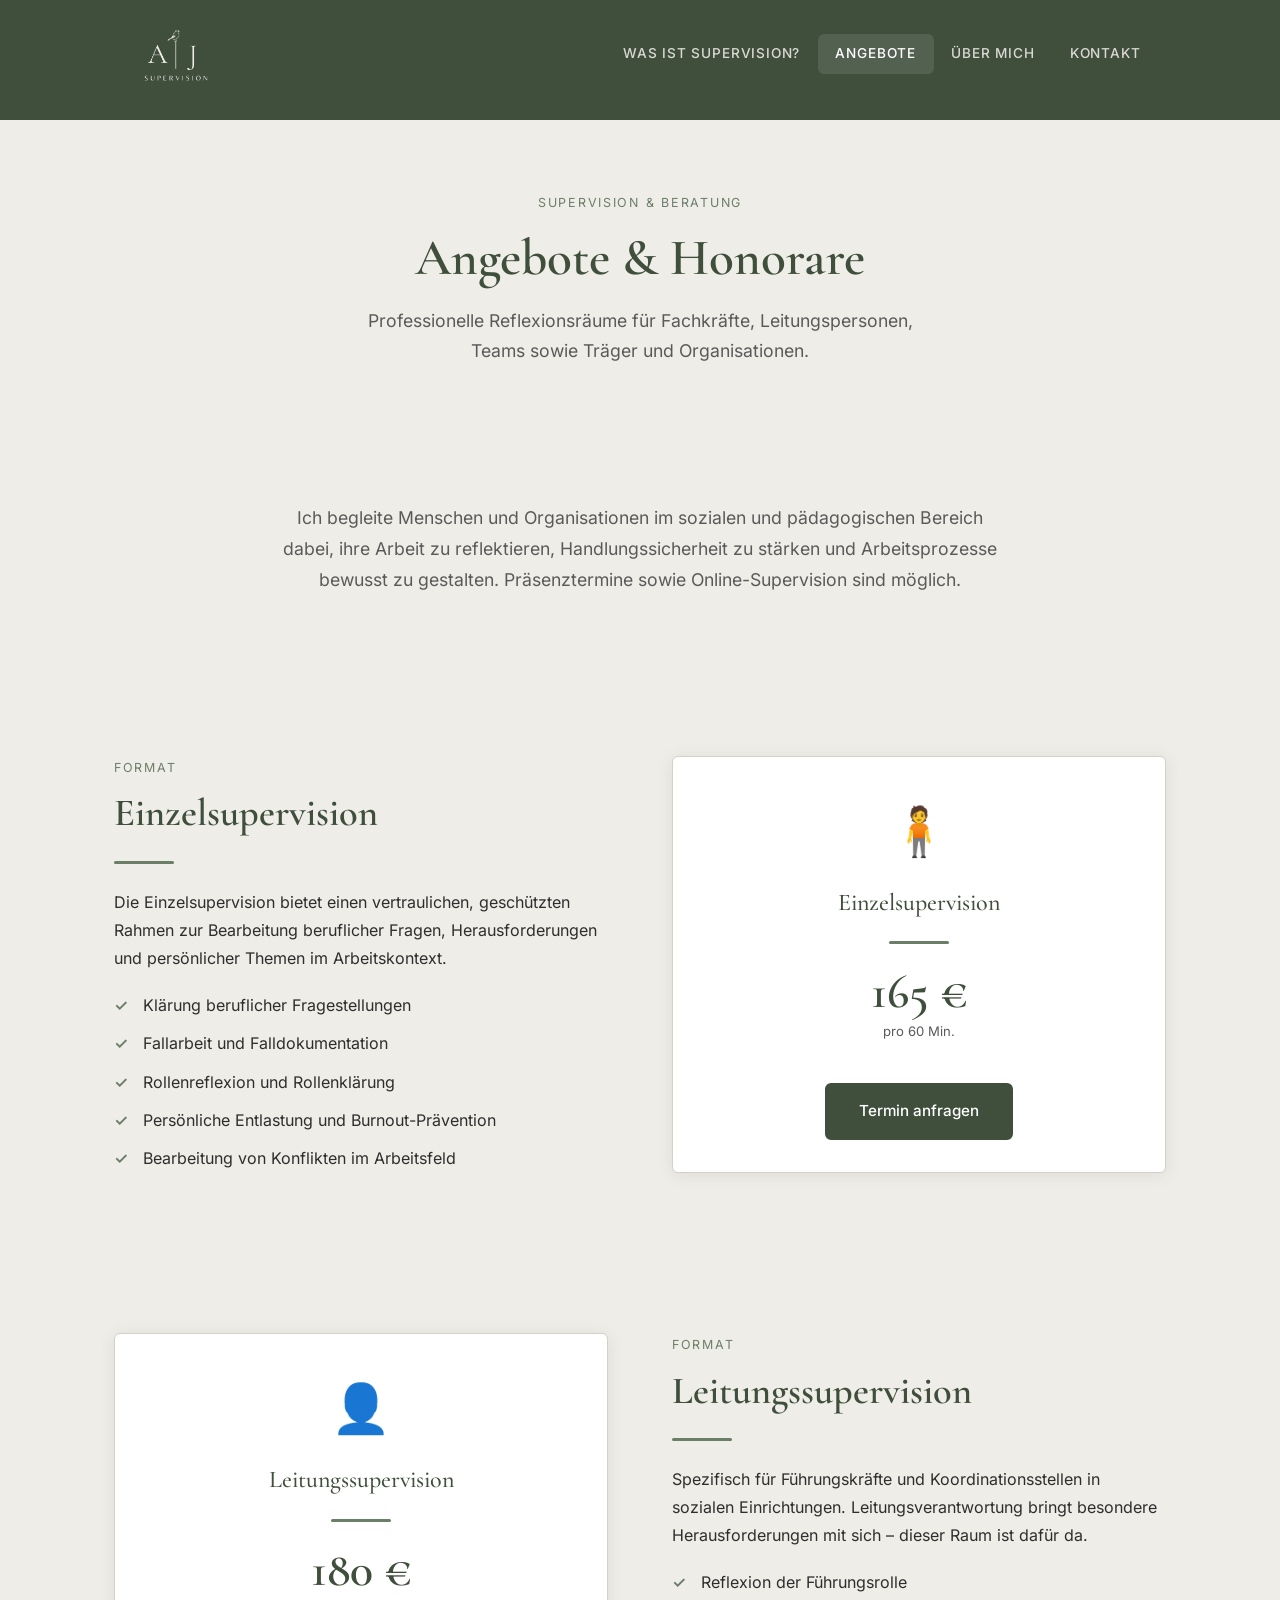
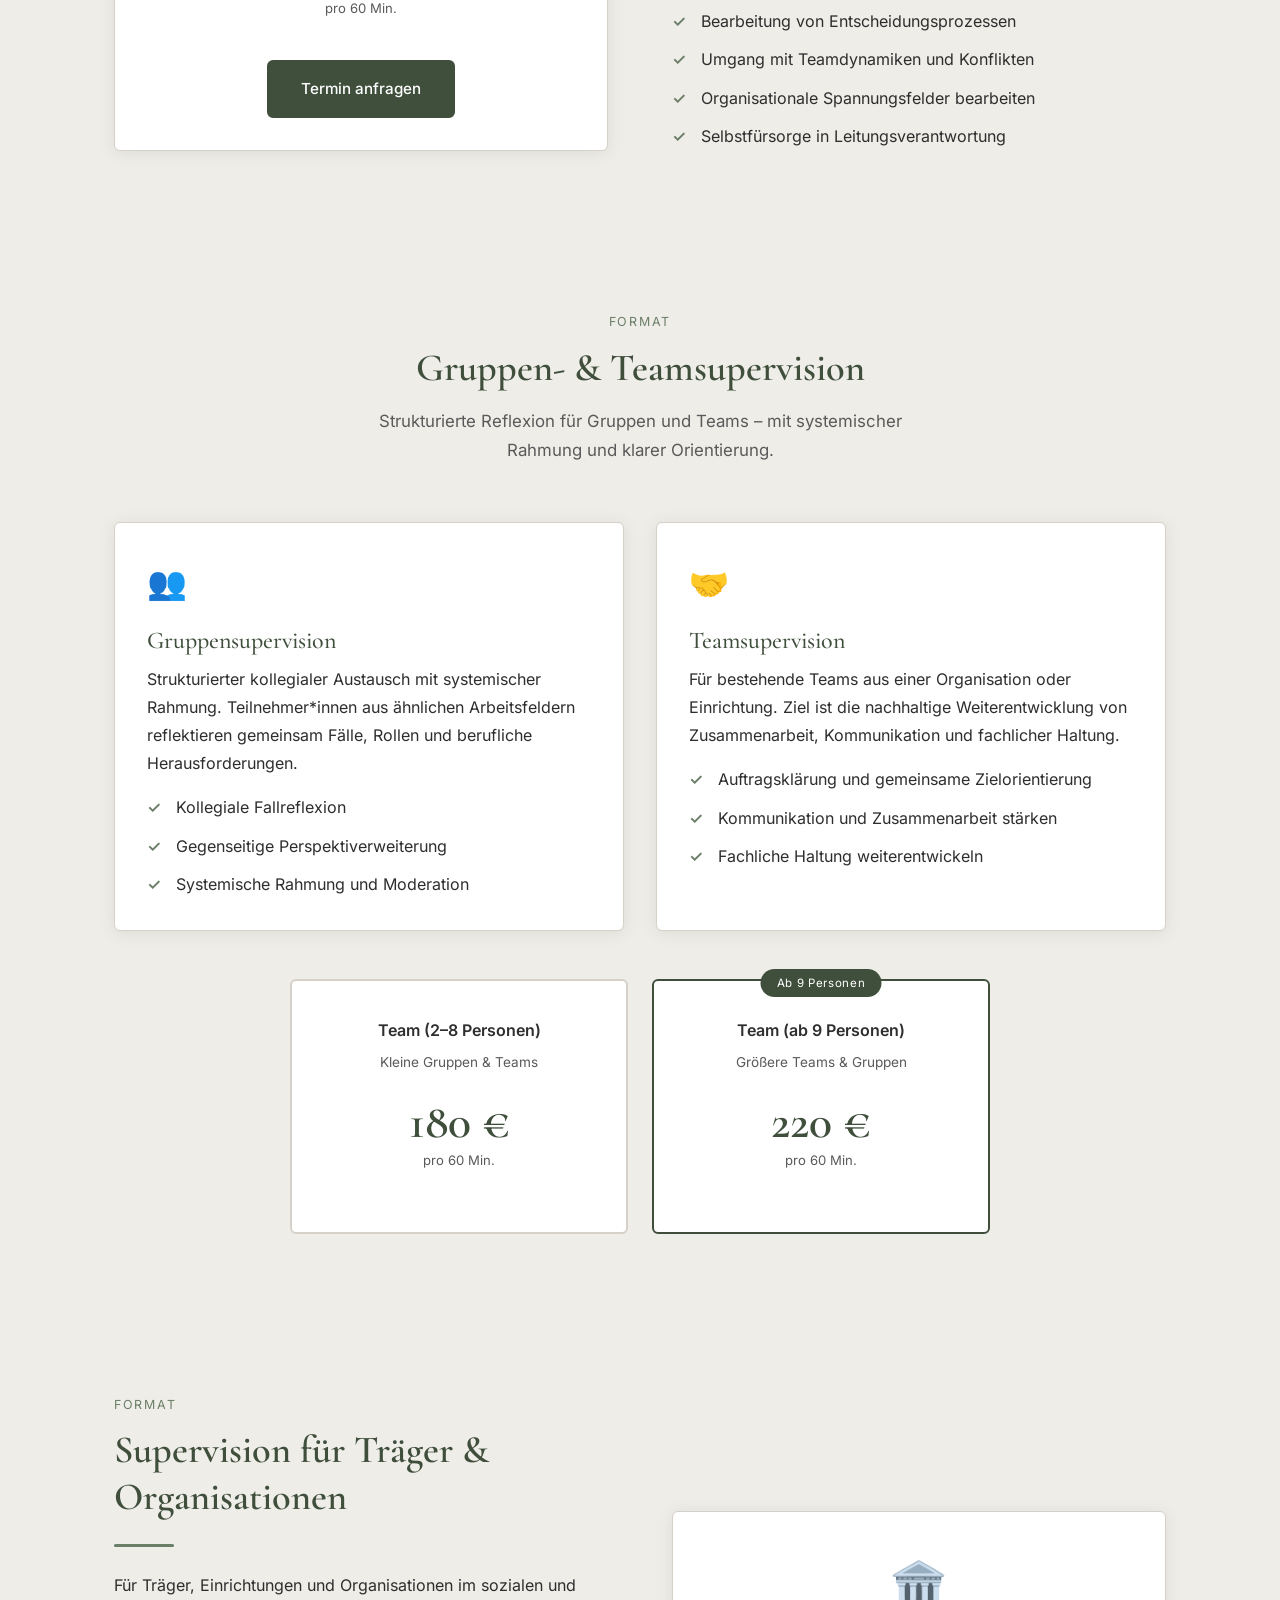
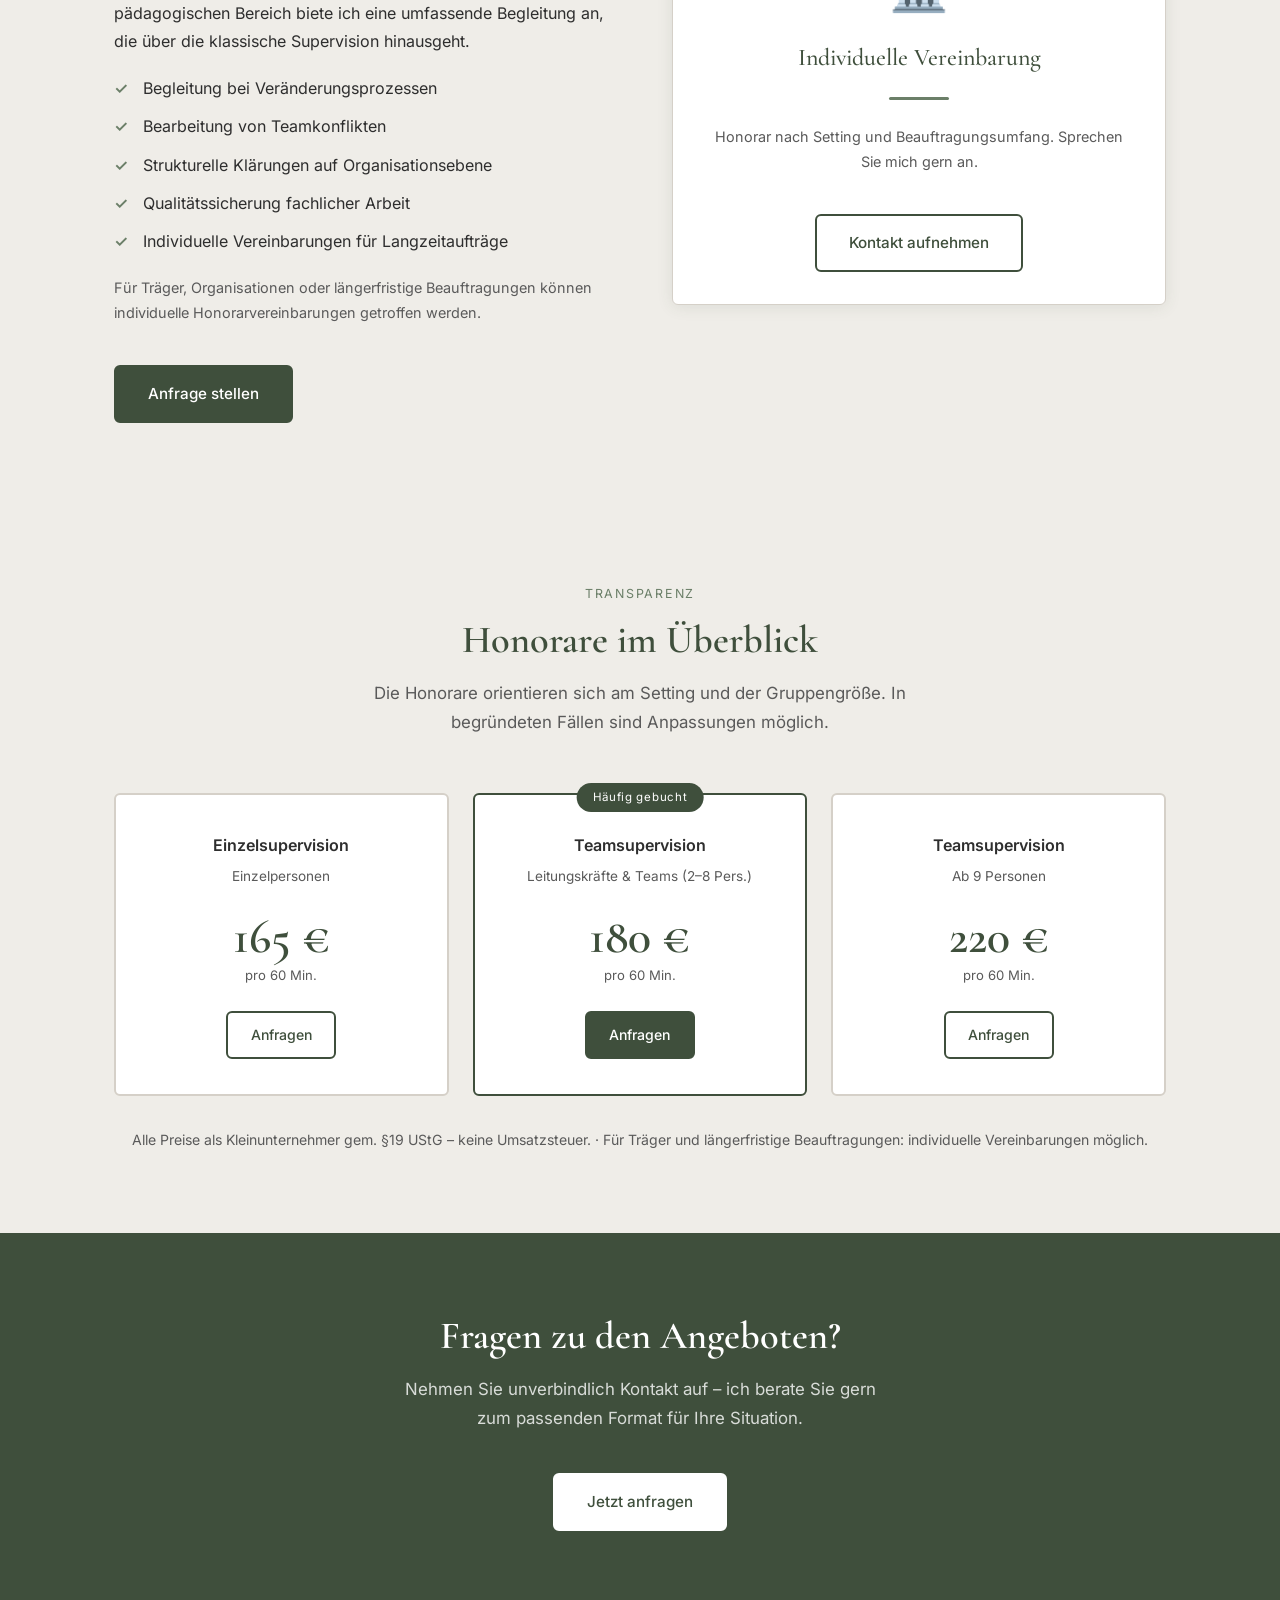
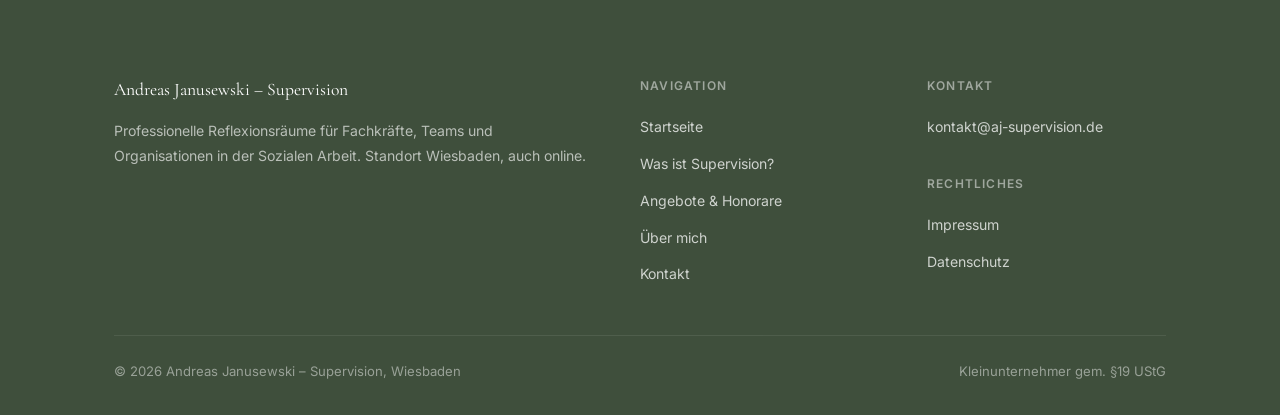
==== commit 34aac750: "Revert: Icons zurück zu Emojis (SVG zu groß/falsch)" ====
--- a/angebote.html
+++ b/angebote.html
@@ -68,7 +68,7 @@
         </ul>
       </div>
       <div class="card" style="text-align:center;">
-        <div class="section-icon"><svg xmlns="http://www.w3.org/2000/svg" viewBox="0 0 24 24" fill="none" stroke="currentColor" stroke-width="1.5" stroke-linecap="round" stroke-linejoin="round"><path d="M20 21v-2a4 4 0 0 0-4-4H8a4 4 0 0 0-4 4v2"/><circle cx="12" cy="7" r="4"/></svg></div>
+        <div style="font-size:3rem; margin-bottom:1rem;">🧍</div>
         <h3>Einzelsupervision</h3>
         <div class="divider"></div>
         <div class="price-card__amount">165 €</div>
@@ -84,7 +84,7 @@
   <div class="container">
     <div class="grid-2" style="align-items:center; gap:4rem;">
       <div class="card" style="text-align:center;">
-        <div class="section-icon"><svg xmlns="http://www.w3.org/2000/svg" viewBox="0 0 24 24" fill="none" stroke="currentColor" stroke-width="1.5" stroke-linecap="round" stroke-linejoin="round"><rect width="20" height="14" x="2" y="7" rx="2"/><path d="M16 7V5a2 2 0 0 0-2-2h-4a2 2 0 0 0-2 2v2"/></svg></div>
+        <div style="font-size:3rem; margin-bottom:1rem;">👤</div>
         <h3>Leitungssupervision</h3>
         <div class="divider"></div>
         <div class="price-card__amount">180 €</div>
@@ -118,7 +118,7 @@
     </div>
     <div class="grid-2" style="gap:2rem; margin-bottom:3rem;">
       <div class="card">
-        <div class="card__icon"><svg xmlns="http://www.w3.org/2000/svg" viewBox="0 0 24 24" fill="none" stroke="currentColor" stroke-width="1.5" stroke-linecap="round" stroke-linejoin="round"><path d="M16 21v-2a4 4 0 0 0-4-4H6a4 4 0 0 0-4 4v2"/><circle cx="9" cy="7" r="4"/><path d="M22 21v-2a4 4 0 0 0-3-3.87"/><path d="M16 3.13a4 4 0 0 1 0 7.75"/></svg></div>
+        <div class="card__icon">👥</div>
         <h3 class="card__title">Gruppensupervision</h3>
         <p>Strukturierter kollegialer Austausch mit systemischer Rahmung. Teilnehmer*innen aus ähnlichen Arbeitsfeldern reflektieren gemeinsam Fälle, Rollen und berufliche Herausforderungen.</p>
         <ul class="check-list" style="margin-top:1rem;">
@@ -128,7 +128,7 @@
         </ul>
       </div>
       <div class="card">
-        <div class="card__icon"><svg xmlns="http://www.w3.org/2000/svg" viewBox="0 0 24 24" fill="none" stroke="currentColor" stroke-width="1.5" stroke-linecap="round" stroke-linejoin="round"><path d="M11 17a2 2 0 0 0 3.3 1.5"/><path d="m14 14 2.5 2.5a1 1 0 1 0 3-3l-4-4a3 3 0 0 0-4.25 0l-.88.88a1 1 0 1 1-3-3L9.88 4.88A5.8 5.8 0 0 1 17 4l.47.28a2 2 0 0 0 1.42.25L21 4"/><path d="m21 3 1 11h-2"/><path d="M3 3 2 14l6.5 6.5a2 2 0 0 0 3-3"/><path d="M3 4h8"/></svg></div>
+        <div class="card__icon">🤝</div>
         <h3 class="card__title">Teamsupervision</h3>
         <p>Für bestehende Teams aus einer Organisation oder Einrichtung. Ziel ist die nachhaltige Weiterentwicklung von Zusammenarbeit, Kommunikation und fachlicher Haltung.</p>
         <ul class="check-list" style="margin-top:1rem;">
@@ -177,7 +177,7 @@
         <a href="kontakt.html" class="btn btn--primary" style="margin-top:1.5rem;">Anfrage stellen</a>
       </div>
       <div class="card" style="text-align:center;">
-        <div class="section-icon"><svg xmlns="http://www.w3.org/2000/svg" viewBox="0 0 24 24" fill="none" stroke="currentColor" stroke-width="1.5" stroke-linecap="round" stroke-linejoin="round"><path d="M6 22V4a2 2 0 0 1 2-2h8a2 2 0 0 1 2 2v18Z"/><path d="M6 12H4a2 2 0 0 0-2 2v6a2 2 0 0 0 2 2h2"/><path d="M18 9h2a2 2 0 0 1 2 2v9a2 2 0 0 1-2 2h-2"/><path d="M10 6h4"/><path d="M10 10h4"/><path d="M10 14h4"/><path d="M10 18h4"/></svg></div>
+        <div style="font-size:3rem; margin-bottom:1rem;">🏛️</div>
         <h3>Individuelle Vereinbarung</h3>
         <div class="divider"></div>
         <p style="color:var(--text-light); font-size:0.9rem;">Honorar nach Setting und Beauftragungsumfang. Sprechen Sie mich gern an.</p>
--- a/css/style.css
+++ b/css/style.css
@@ -176,10 +176,7 @@
   transition: box-shadow var(--transition), transform var(--transition);
 }
 .card:hover { box-shadow: 0 6px 28px rgba(63,79,60,0.15); transform: translateY(-2px); }
-.card__icon { font-size: 2rem; margin-bottom: 1rem; display:flex; align-items:center; justify-content:center; }
-.card__icon svg { width: 2rem; height: 2rem; stroke: var(--primary); stroke-width: 1.5; }
-.section-icon { display:flex; align-items:center; justify-content:center; margin-bottom:1rem; }
-.section-icon svg { width: 3rem; height: 3rem; stroke: var(--primary); stroke-width: 1.5; }
+.card__icon { font-size: 2rem; margin-bottom: 1rem; }
 .card__title { margin-bottom: 0.6rem; }
 
 /* ─── GRID ─── */
@@ -324,7 +321,7 @@
   flex-shrink: 0; width: 3rem; height: 3rem;
   background: var(--primary); color: white;
   border-radius: 50%; display: flex; align-items: center; justify-content: center;
-  font-family: 'Inter', sans-serif; font-size: 1.2rem; font-weight: 300; letter-spacing: 0.05em;
+  font-family: 'Cormorant Garamond', serif; font-size: 1.3rem; font-weight: 600;
 }
 .step__body h3 { margin-bottom: 0.5rem; }
 
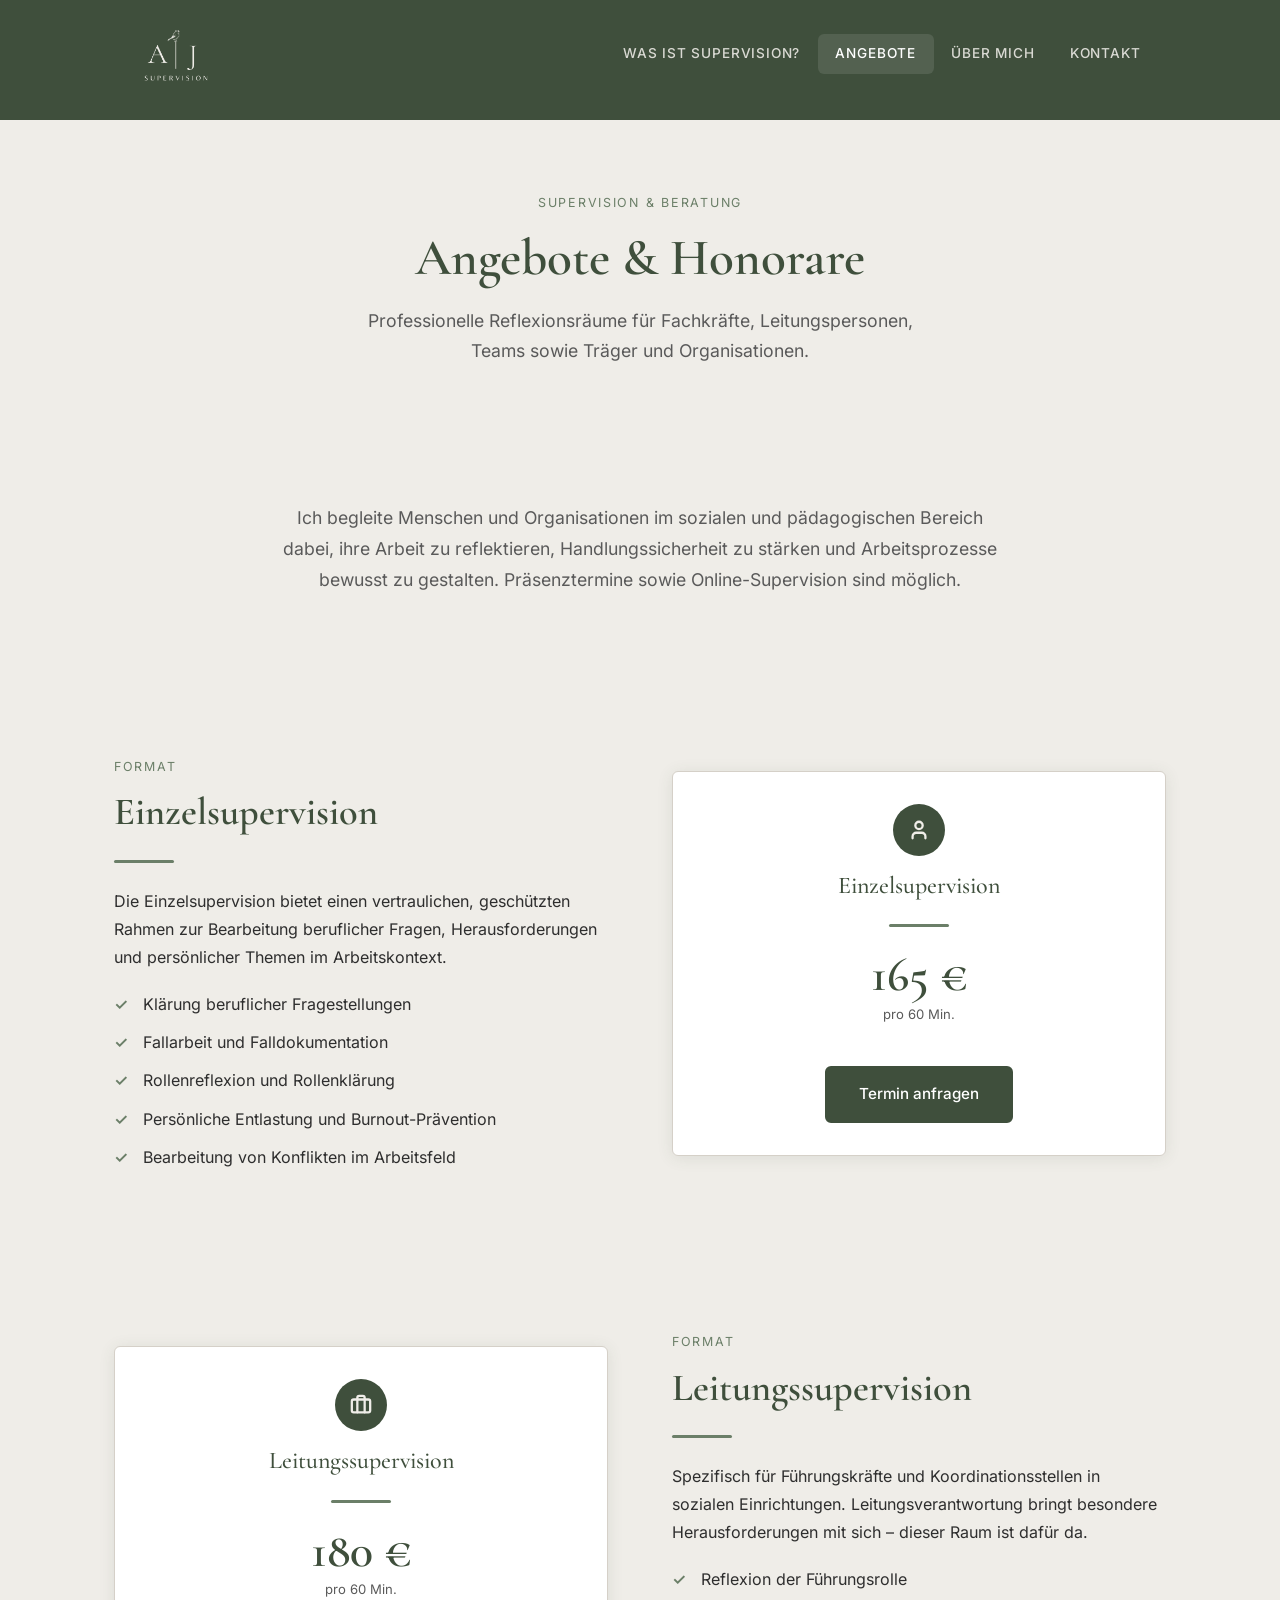
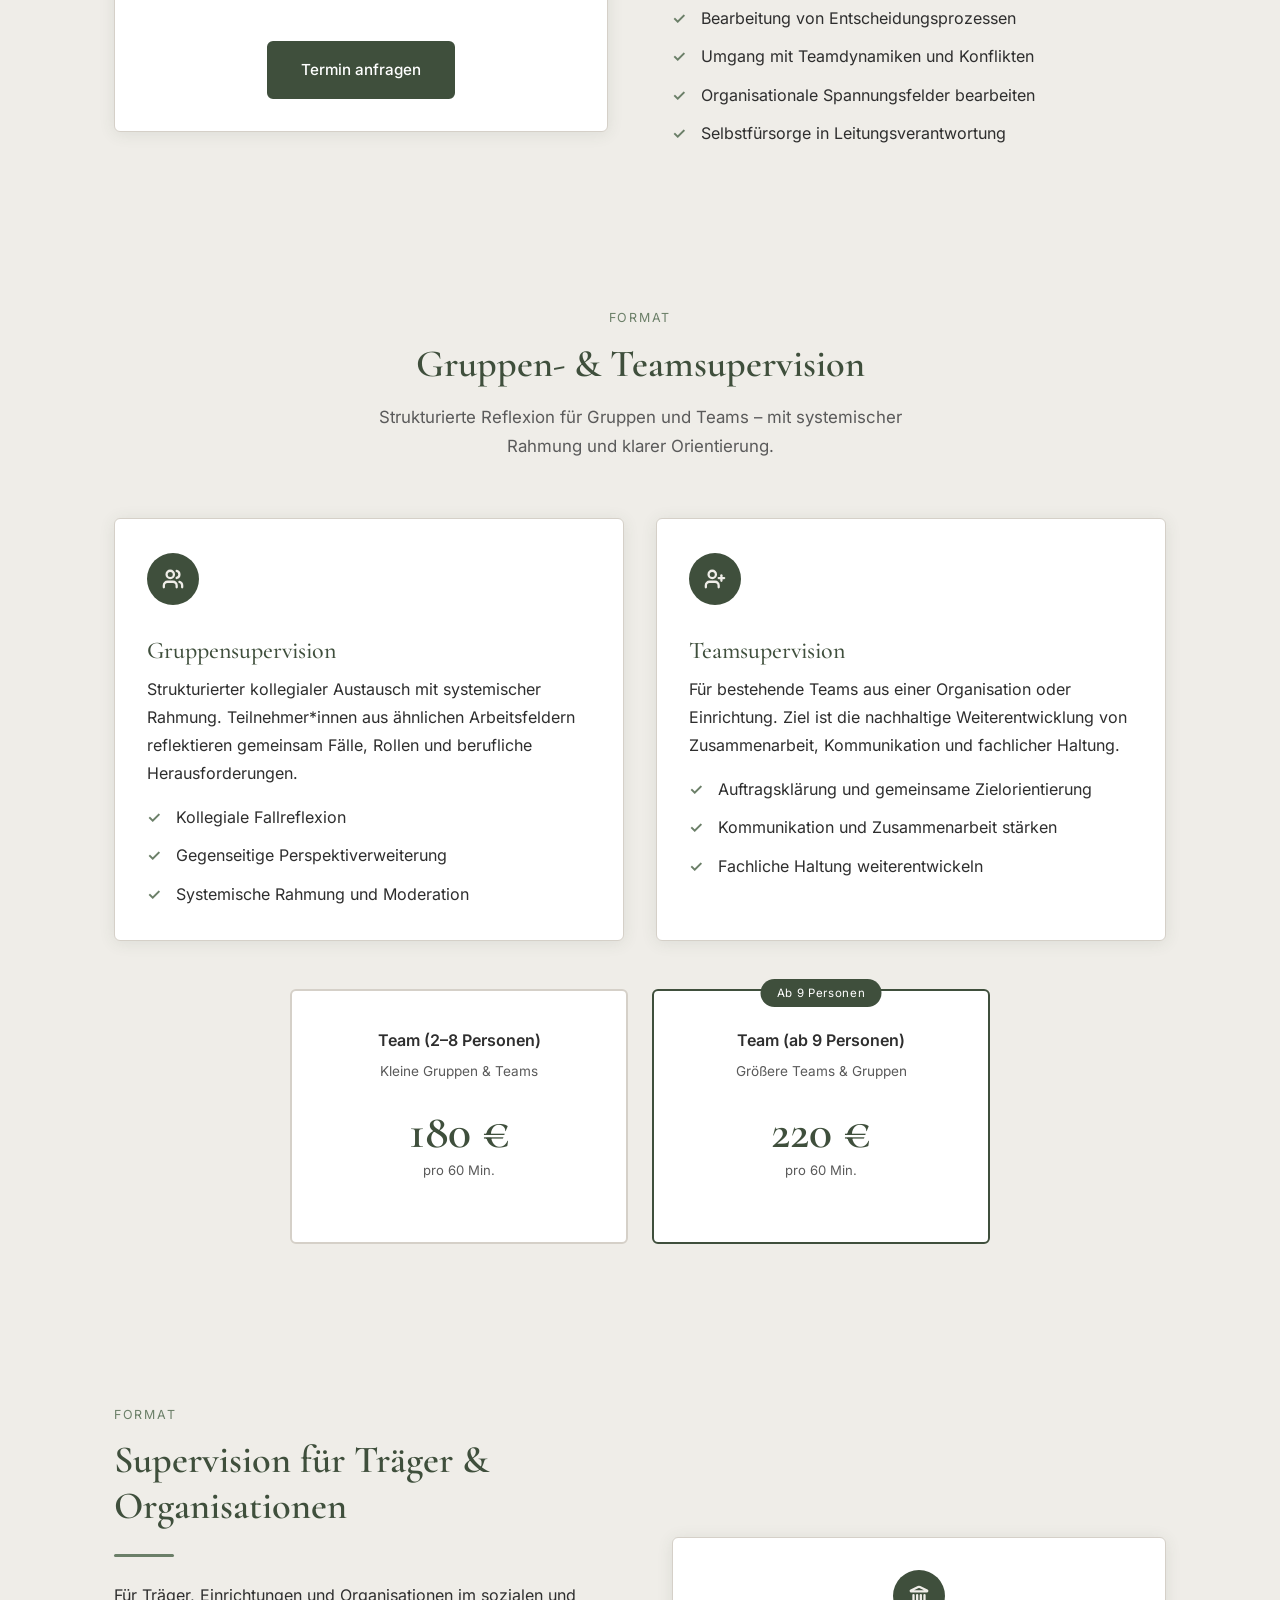
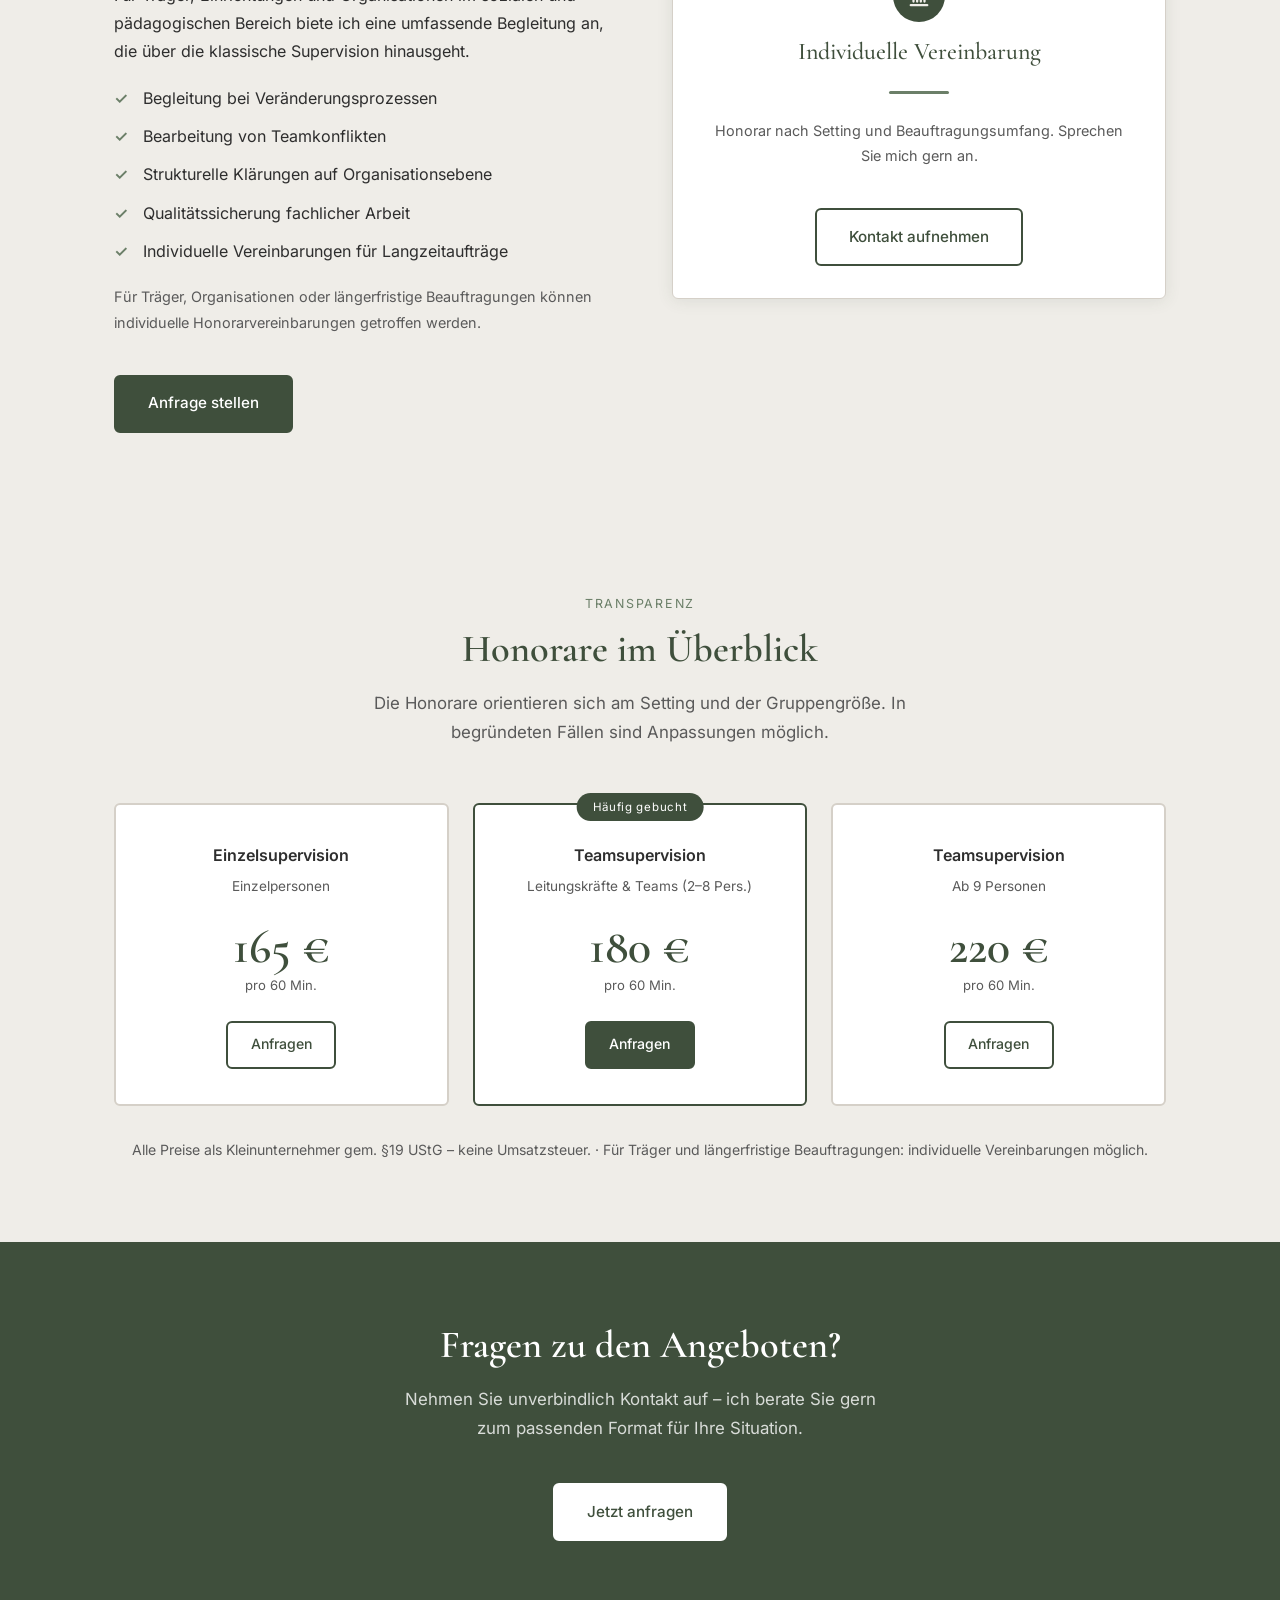
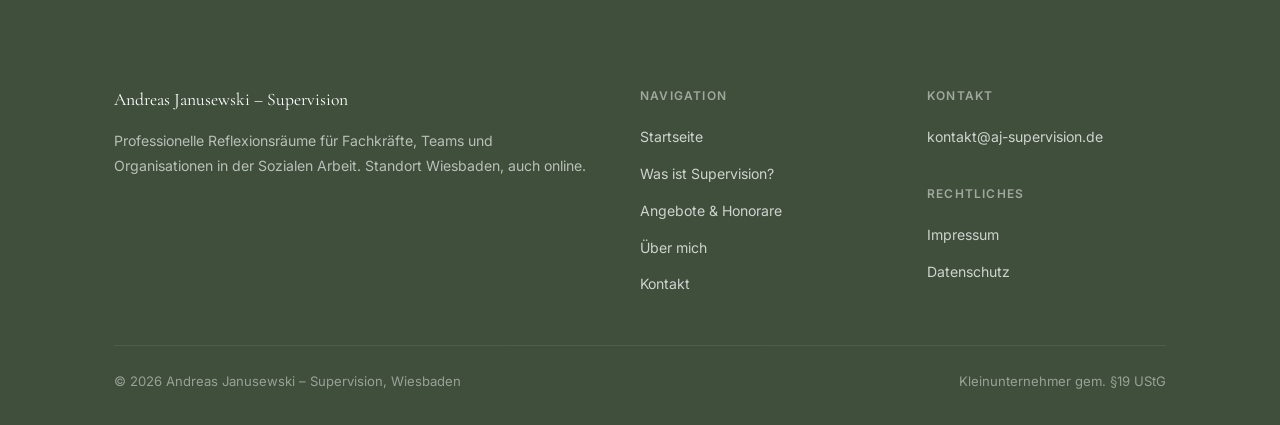
==== commit 4ff79975: "Icons: Lucide Bold (2.5px) Variante B (grüner Kreis) für alle Emojis - CSS: .icon-b Klasse (grüner K" ====
--- a/angebote.html
+++ b/angebote.html
@@ -68,7 +68,7 @@
         </ul>
       </div>
       <div class="card" style="text-align:center;">
-        <div style="font-size:3rem; margin-bottom:1rem;">🧍</div>
+        <div class="icon-b" style="margin-left:auto;margin-right:auto;"><svg width="22" height="22" viewBox="0 0 24 24" fill="none" stroke="currentColor" stroke-width="2.5" stroke-linecap="round" stroke-linejoin="round"><path d="M19 21v-2a4 4 0 0 0-4-4H9a4 4 0 0 0-4 4v2"/><circle cx="12" cy="7" r="4"/></svg></div>
         <h3>Einzelsupervision</h3>
         <div class="divider"></div>
         <div class="price-card__amount">165 €</div>
@@ -84,7 +84,7 @@
   <div class="container">
     <div class="grid-2" style="align-items:center; gap:4rem;">
       <div class="card" style="text-align:center;">
-        <div style="font-size:3rem; margin-bottom:1rem;">👤</div>
+        <div class="icon-b" style="margin-left:auto;margin-right:auto;"><svg width="22" height="22" viewBox="0 0 24 24" fill="none" stroke="currentColor" stroke-width="2.5" stroke-linecap="round" stroke-linejoin="round"><path d="M16 20V4a2 2 0 0 0-2-2h-4a2 2 0 0 0-2 2v16"/><rect width="20" height="14" x="2" y="6" rx="2"/></svg></div>
         <h3>Leitungssupervision</h3>
         <div class="divider"></div>
         <div class="price-card__amount">180 €</div>
@@ -118,7 +118,7 @@
     </div>
     <div class="grid-2" style="gap:2rem; margin-bottom:3rem;">
       <div class="card">
-        <div class="card__icon">👥</div>
+        <div class="card__icon"><div class="icon-b"><svg width="22" height="22" viewBox="0 0 24 24" fill="none" stroke="currentColor" stroke-width="2.5" stroke-linecap="round" stroke-linejoin="round"><path d="M16 21v-2a4 4 0 0 0-4-4H6a4 4 0 0 0-4 4v2"/><path d="M16 3.128a4 4 0 0 1 0 7.744"/><path d="M22 21v-2a4 4 0 0 0-3-3.87"/><circle cx="9" cy="7" r="4"/></svg></div></div>
         <h3 class="card__title">Gruppensupervision</h3>
         <p>Strukturierter kollegialer Austausch mit systemischer Rahmung. Teilnehmer*innen aus ähnlichen Arbeitsfeldern reflektieren gemeinsam Fälle, Rollen und berufliche Herausforderungen.</p>
         <ul class="check-list" style="margin-top:1rem;">
@@ -128,7 +128,7 @@
         </ul>
       </div>
       <div class="card">
-        <div class="card__icon">🤝</div>
+        <div class="card__icon"><div class="icon-b"><svg width="22" height="22" viewBox="0 0 24 24" fill="none" stroke="currentColor" stroke-width="2.5" stroke-linecap="round" stroke-linejoin="round"><path d="M16 21v-2a4 4 0 0 0-4-4H6a4 4 0 0 0-4 4v2"/><circle cx="9" cy="7" r="4"/><line x1="19" x2="19" y1="8" y2="14"/><line x1="22" x2="16" y1="11" y2="11"/></svg></div></div>
         <h3 class="card__title">Teamsupervision</h3>
         <p>Für bestehende Teams aus einer Organisation oder Einrichtung. Ziel ist die nachhaltige Weiterentwicklung von Zusammenarbeit, Kommunikation und fachlicher Haltung.</p>
         <ul class="check-list" style="margin-top:1rem;">
@@ -177,7 +177,7 @@
         <a href="kontakt.html" class="btn btn--primary" style="margin-top:1.5rem;">Anfrage stellen</a>
       </div>
       <div class="card" style="text-align:center;">
-        <div style="font-size:3rem; margin-bottom:1rem;">🏛️</div>
+        <div class="icon-b" style="margin-left:auto;margin-right:auto;"><svg width="22" height="22" viewBox="0 0 24 24" fill="none" stroke="currentColor" stroke-width="2.5" stroke-linecap="round" stroke-linejoin="round"><path d="M10 18v-7"/><path d="M11.12 2.198a2 2 0 0 1 1.76.006l7.866 3.847c.476.233.31.949-.22.949H3.474c-.53 0-.695-.716-.22-.949z"/><path d="M14 18v-7"/><path d="M18 18v-7"/><path d="M3 22h18"/><path d="M6 18v-7"/></svg></div>
         <h3>Individuelle Vereinbarung</h3>
         <div class="divider"></div>
         <p style="color:var(--text-light); font-size:0.9rem;">Honorar nach Setting und Beauftragungsumfang. Sprechen Sie mich gern an.</p>
--- a/css/style.css
+++ b/css/style.css
@@ -177,6 +177,20 @@
 }
 .card:hover { box-shadow: 0 6px 28px rgba(63,79,60,0.15); transform: translateY(-2px); }
 .card__icon { font-size: 2rem; margin-bottom: 1rem; }
+
+/* ── ICON VARIANT B – Grüner Kreis (Bold) ── */
+.icon-b {
+  display: inline-flex;
+  align-items: center;
+  justify-content: center;
+  width: 52px;
+  height: 52px;
+  border-radius: 50%;
+  background: var(--primary);
+  color: #EFEDE8;
+  margin-bottom: 1rem;
+  flex-shrink: 0;
+}
 .card__title { margin-bottom: 0.6rem; }
 
 /* ─── GRID ─── */
@@ -321,7 +335,7 @@
   flex-shrink: 0; width: 3rem; height: 3rem;
   background: var(--primary); color: white;
   border-radius: 50%; display: flex; align-items: center; justify-content: center;
-  font-family: 'Cormorant Garamond', serif; font-size: 1.3rem; font-weight: 600;
+  font-family: 'Inter', sans-serif; font-size: 1.2rem; font-weight: 300; letter-spacing: 0.05em;
 }
 .step__body h3 { margin-bottom: 0.5rem; }
 
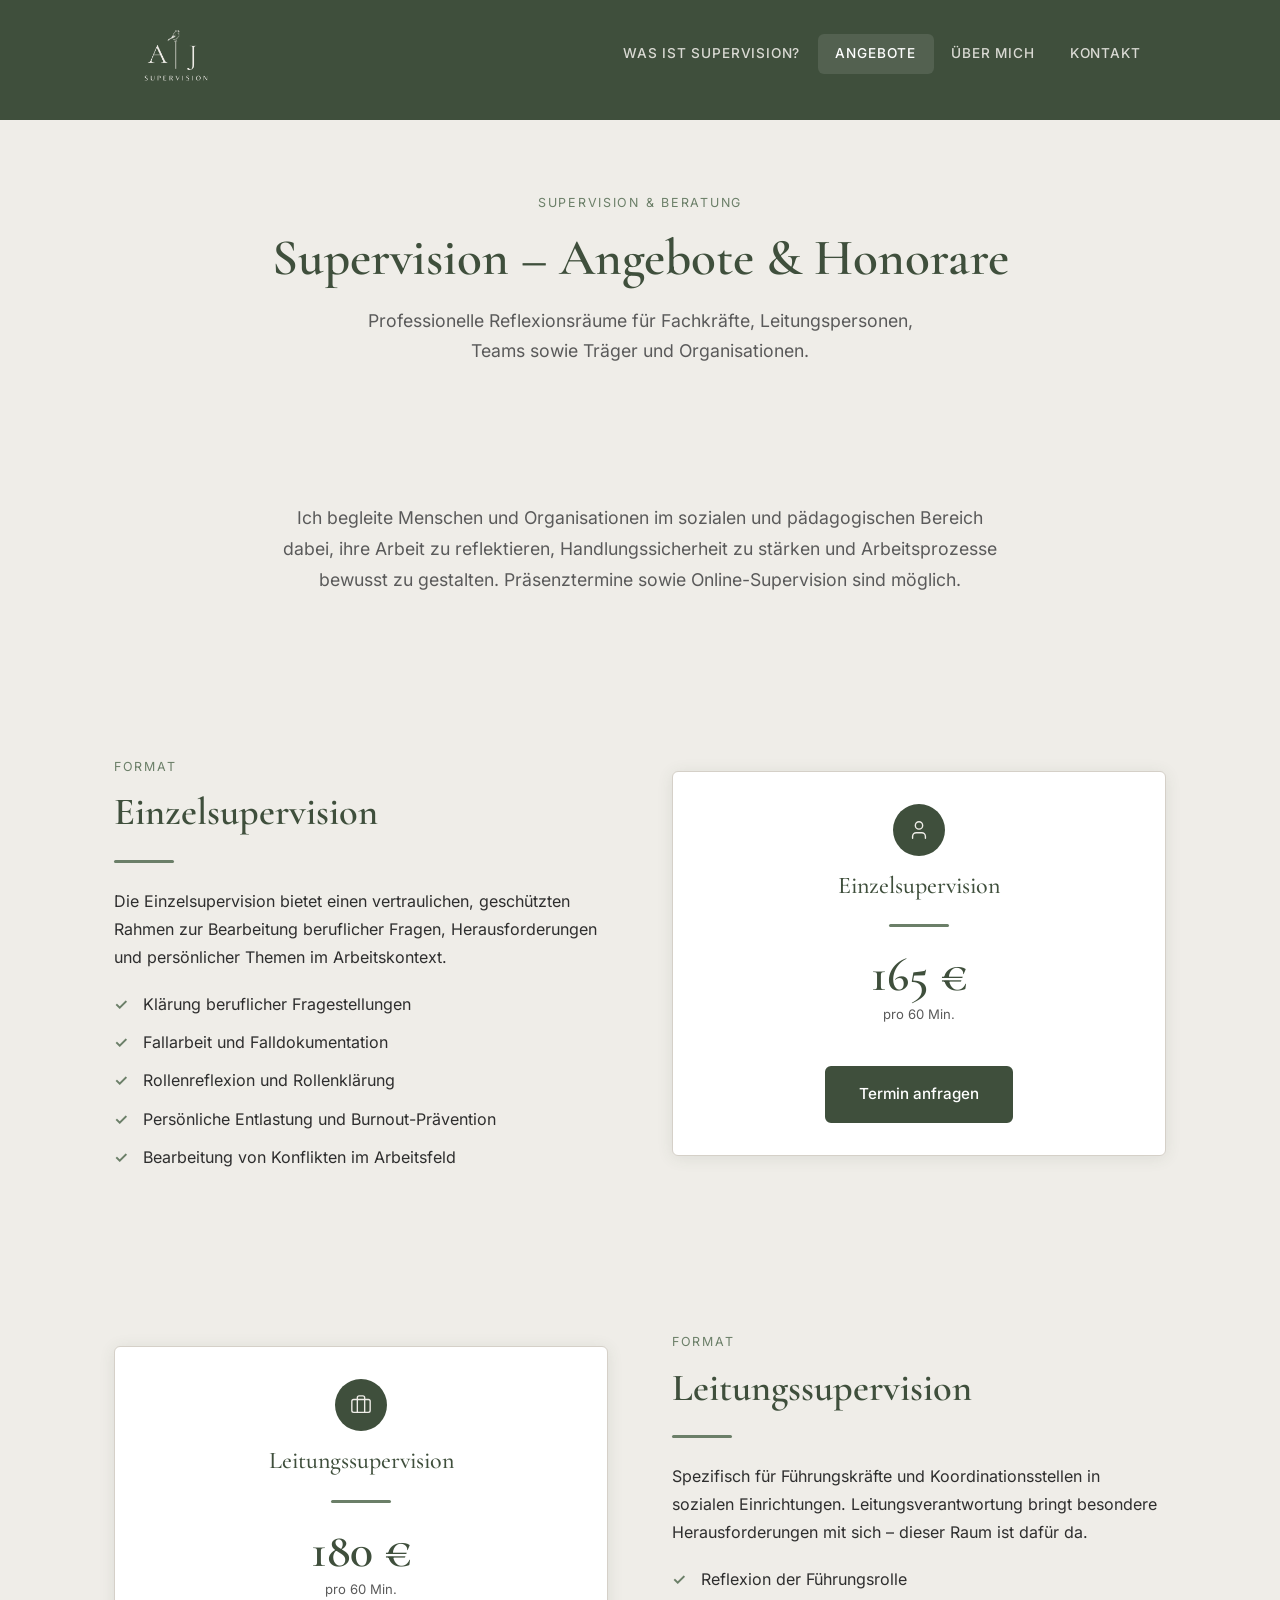
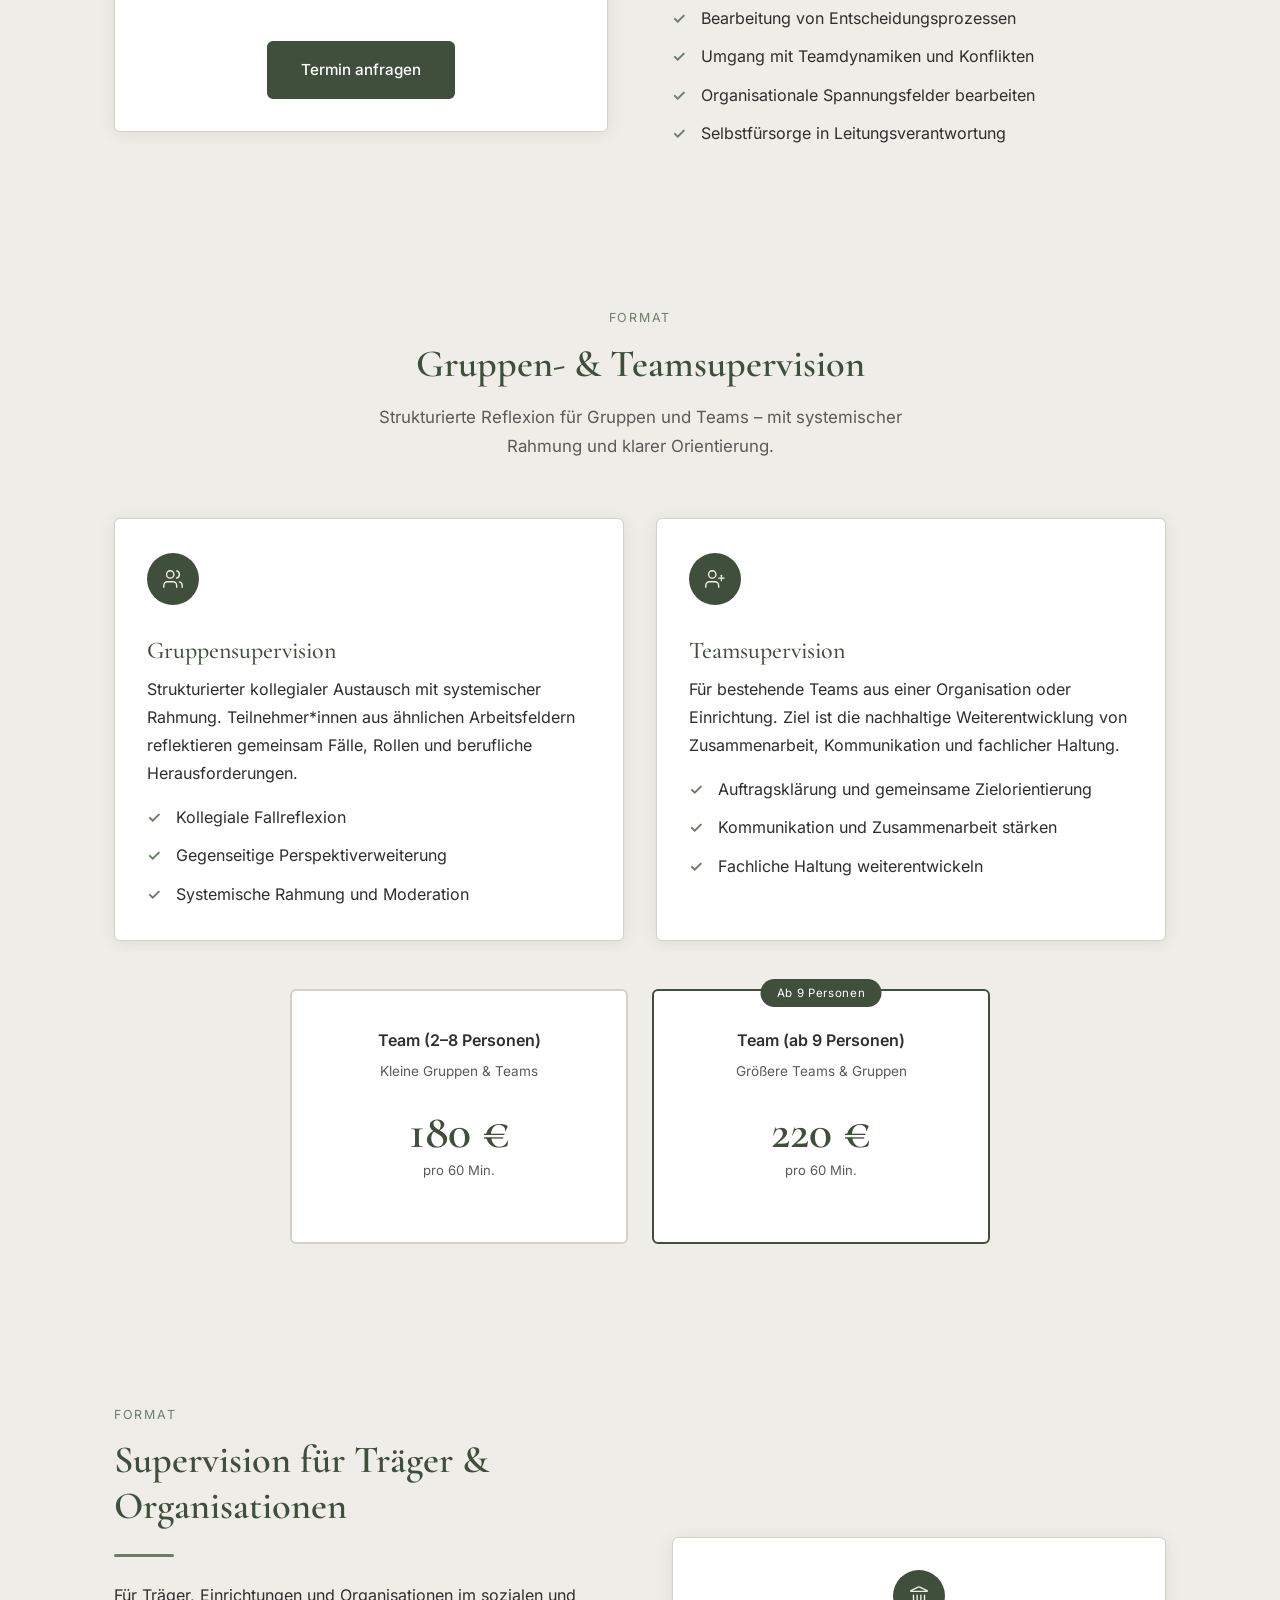
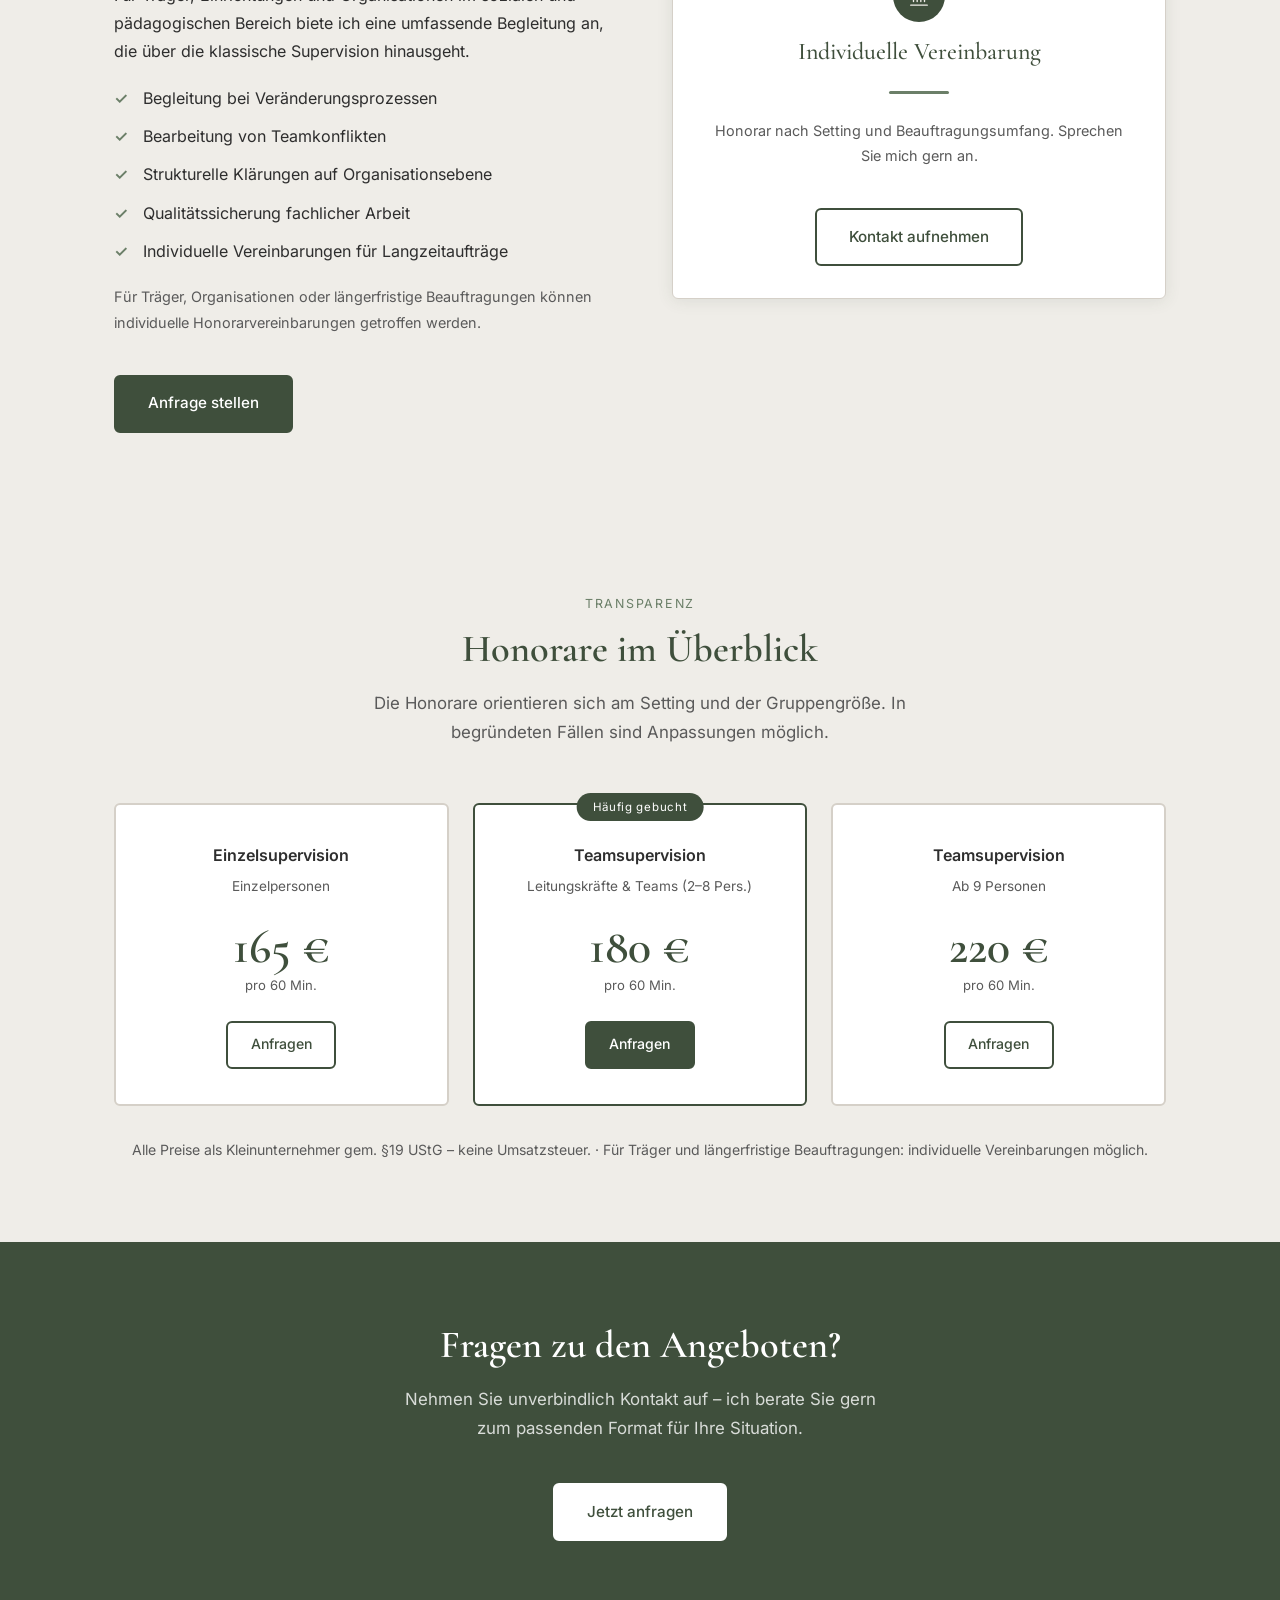
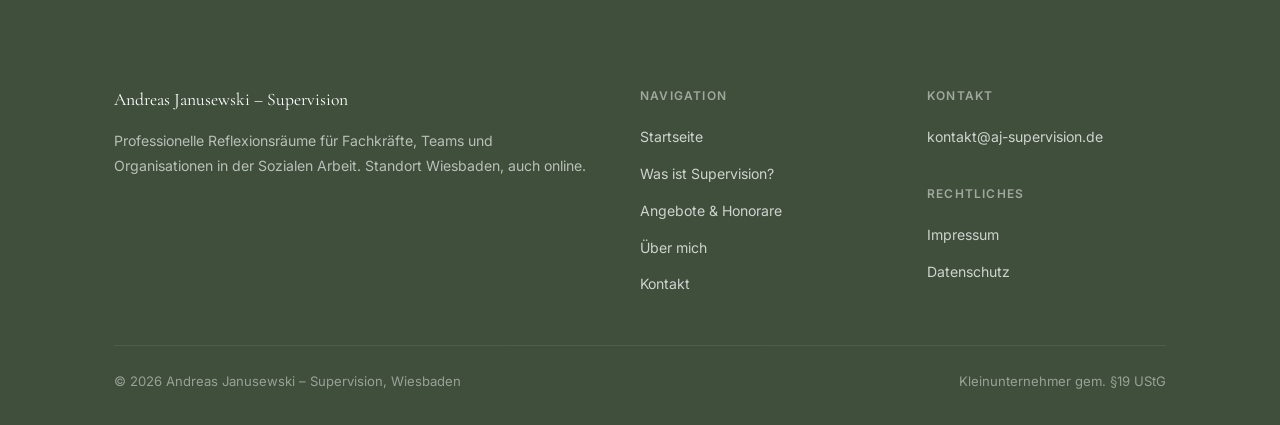
==== commit e862401d: "SEO: Titel/Meta/H1 optimiert (Rhein-Main-Gebiet), JSON-LD für supervision/angebote/kontakt" ====
--- a/angebote.html
+++ b/angebote.html
@@ -3,13 +3,59 @@
 <head>
   <meta charset="UTF-8">
   <meta name="viewport" content="width=device-width, initial-scale=1.0">
-  <title>Angebote &amp; Honorare – Andreas Janusewski Supervision Wiesbaden</title>
-  <meta name="description" content="Einzel-, Leitungs-, Gruppen- und Teamsupervision sowie Begleitung für Träger. Transparente Honorare: Einzelsupervision ab 165 €, Leitungssupervision ab 180 € pro 60 Min. Wiesbaden.">
+  <title>Supervision Rhein-Main – Angebote &amp; Honorare</title>
+  <meta name="description" content="Einzel-, Leitungs-, Gruppen- und Teamsupervision im Rhein-Main-Gebiet. Standort Wiesbaden, auch online. Honorare ab 165 €/Std. – jetzt anfragen.">
   <link rel="canonical" href="https://aj-supervision.de/angebote.html">
   <link rel="icon" type="image/x-icon" href="favicon.ico">
   <link rel="icon" type="image/png" sizes="32x32" href="favicon-32.png">
   <link rel="apple-touch-icon" sizes="180x180" href="favicon-180.png">
   <link rel="stylesheet" href="css/style.css">
+  <script type="application/ld+json">
+  {
+    "@context": "https://schema.org",
+    "@type": "Service",
+    "name": "Supervision – Andreas Janusewski",
+    "description": "Professionelle Supervision für Fachkräfte, Teams und Leitungen im sozialen und pädagogischen Bereich. Einzel-, Leitungs-, Gruppen- und Teamsupervision.",
+    "provider": {
+      "@type": "Person",
+      "name": "Andreas Janusewski",
+      "jobTitle": "Systemischer Supervisor",
+      "url": "https://aj-supervision.de"
+    },
+    "areaServed": ["Wiesbaden", "Frankfurt am Main", "Rhein-Main-Gebiet"],
+    "serviceType": "Supervision",
+    "offers": [
+      {
+        "@type": "Offer",
+        "name": "Einzelsupervision",
+        "price": "165",
+        "priceCurrency": "EUR",
+        "description": "Einzelsupervision pro 60 Minuten"
+      },
+      {
+        "@type": "Offer",
+        "name": "Leitungssupervision",
+        "price": "180",
+        "priceCurrency": "EUR",
+        "description": "Leitungssupervision pro 60 Minuten"
+      },
+      {
+        "@type": "Offer",
+        "name": "Teamsupervision (2–8 Personen)",
+        "price": "180",
+        "priceCurrency": "EUR",
+        "description": "Teamsupervision für kleine Teams pro 60 Minuten"
+      },
+      {
+        "@type": "Offer",
+        "name": "Teamsupervision (ab 9 Personen)",
+        "price": "220",
+        "priceCurrency": "EUR",
+        "description": "Teamsupervision für große Teams pro 60 Minuten"
+      }
+    ]
+  }
+  </script>
 </head>
 <body>
 
@@ -36,7 +82,7 @@
 <div class="page-hero">
   <div class="container">
     <span class="page-hero__tag">Supervision &amp; Beratung</span>
-    <h1 class="page-hero__title">Angebote &amp; Honorare</h1>
+    <h1 class="page-hero__title">Supervision – Angebote &amp; Honorare</h1>
     <p class="page-hero__subtitle">Professionelle Reflexionsräume für Fachkräfte, Leitungspersonen, Teams sowie Träger und Organisationen.</p>
   </div>
 </div>
--- a/css/style.css
+++ b/css/style.css
@@ -178,7 +178,7 @@
 .card:hover { box-shadow: 0 6px 28px rgba(63,79,60,0.15); transform: translateY(-2px); }
 .card__icon { font-size: 2rem; margin-bottom: 1rem; }
 
-/* ── ICON VARIANT B – Grüner Kreis (Bold) ── */
+/* ── ICON VARIANT B – Grüner Kreis (Filigran) ── */
 .icon-b {
   display: inline-flex;
   align-items: center;
@@ -191,6 +191,7 @@
   margin-bottom: 1rem;
   flex-shrink: 0;
 }
+.icon-b svg { stroke-width: 1.5; }
 .card__title { margin-bottom: 0.6rem; }
 
 /* ─── GRID ─── */
@@ -257,7 +258,7 @@
   color: #2e7d32; margin-bottom: 1rem;
 }
 .contact-info { display: flex; flex-direction: column; gap: 1.5rem; }
-.contact-info__item { display: flex; gap: 1rem; align-items: flex-start; }
+.contact-info__item { display: flex; gap: 1rem; align-items: center; }
 .contact-info__icon { font-size: 1.4rem; flex-shrink: 0; margin-top: 0.1rem; }
 .contact-info__label { font-size: 0.78rem; text-transform: uppercase; letter-spacing: 0.08em; color: var(--secondary); margin-bottom: 0.2rem; }
 .contact-info__value { color: var(--text); font-size: 0.97rem; }
